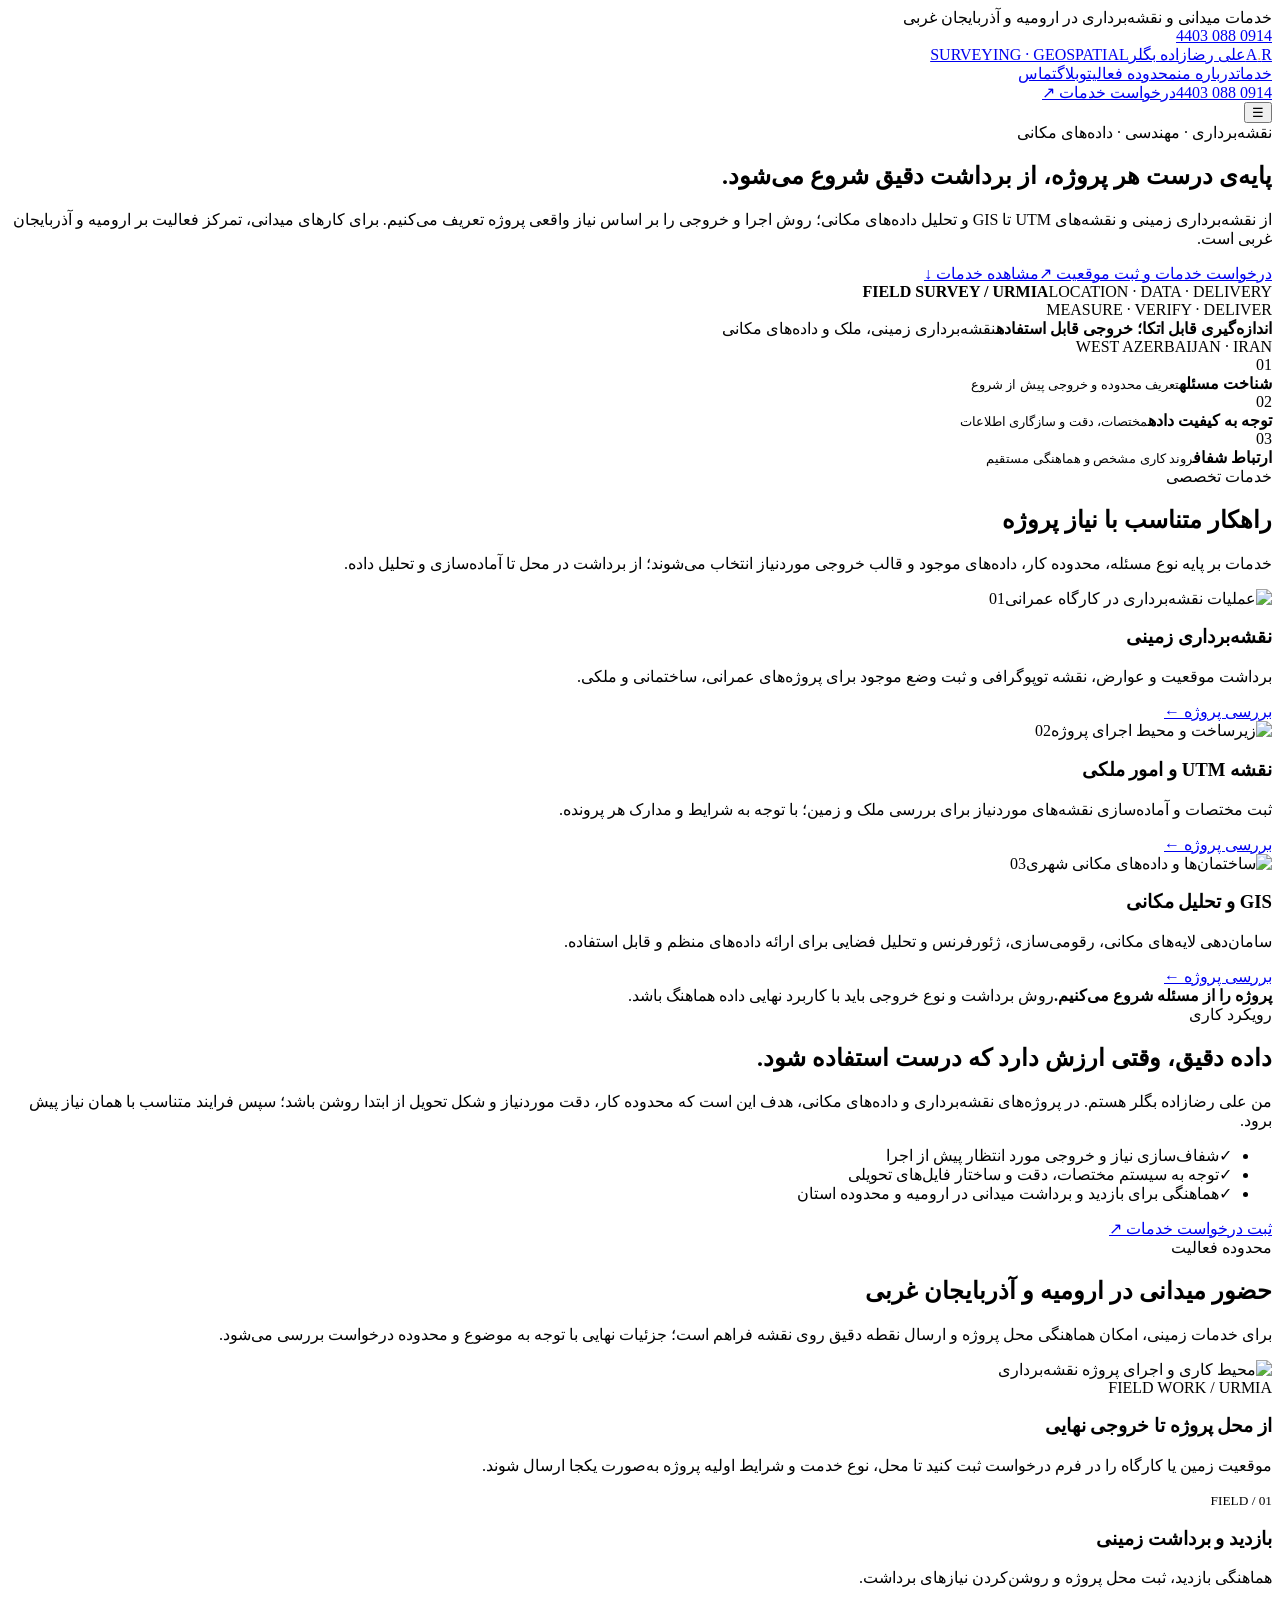
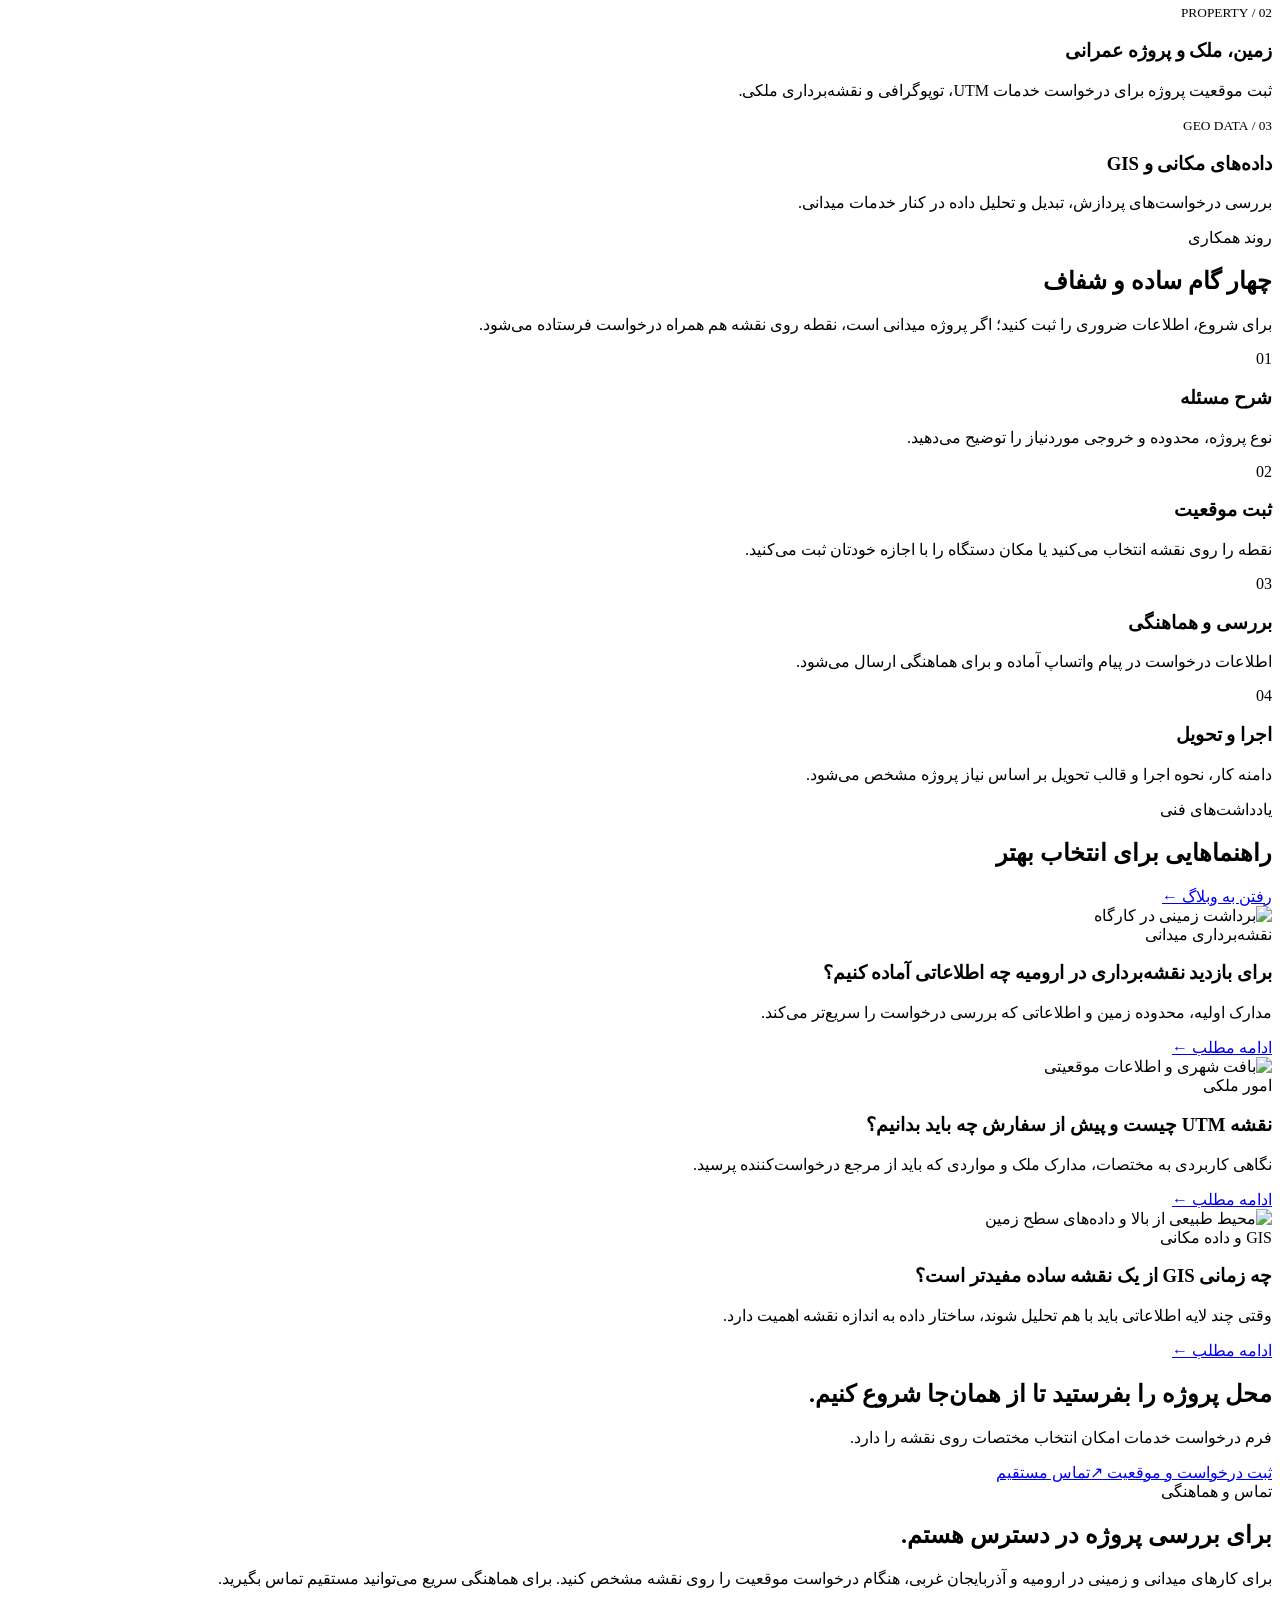
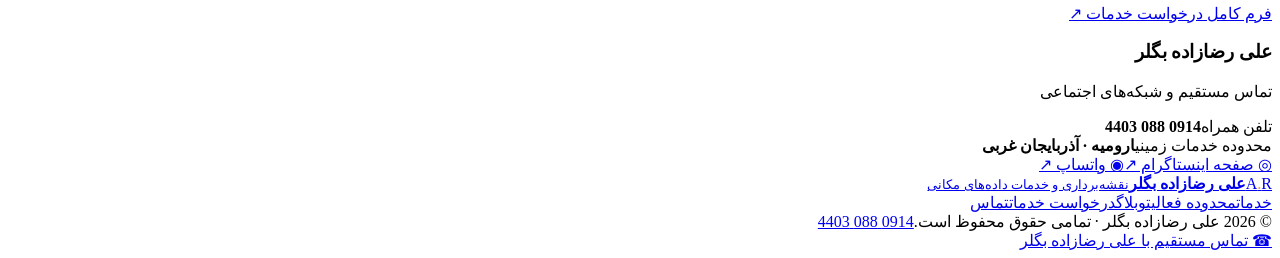
==== index.html @ 30f6e74f "Redesign homepage for Ali RezaZadeh Beglar surveying website" ====
<!doctype html>
<html lang="fa" dir="rtl">
<head>
<meta charset="utf-8"><meta name="viewport" content="width=device-width, initial-scale=1, viewport-fit=cover">
<meta name="theme-color" content="#142d3b"><meta name="description" content="علی رضازاده بگلر؛ خدمات نقشه‌برداری زمینی، UTM، GIS و داده‌های مکانی با تمرکز بر پروژه‌های میدانی در ارومیه و آذربایجان غربی.">
<link rel="canonical" href="https://alirezade.ir/"><link rel="preconnect" href="https://fonts.googleapis.com"><link rel="preconnect" href="https://fonts.gstatic.com" crossorigin>
<meta property="og:type" content="website"><meta property="og:title" content="علی رضازاده بگلر | نقشه‌برداری و خدمات مکانی"><meta property="og:description" content="نقشه‌برداری زمینی، UTM، GIS و داده‌های مکانی؛ پروژه‌های میدانی در ارومیه و آذربایجان غربی.">
<title>علی رضازاده بگلر | نقشه‌برداری و خدمات مکانی در ارومیه</title><link rel="stylesheet" href="assets/css/style.css">
<script type="application/ld+json">{"@context":"https://schema.org","@type":"ProfessionalService","name":"علی رضازاده بگلر","url":"https://alirezade.ir/","telephone":"+989140884403","areaServed":{"@type":"City","name":"ارومیه"},"address":{"@type":"PostalAddress","addressLocality":"ارومیه","addressRegion":"آذربایجان غربی","addressCountry":"IR"},"description":"خدمات نقشه‌برداری زمینی، نقشه UTM، GIS و داده‌های مکانی."}</script>
</head>
<body>
<div class="topbar"><div class="container topbar-inner"><div class="topbar-meta"><span class="status-dot"></span><span>خدمات میدانی و نقشه‌برداری در ارومیه و آذربایجان غربی</span></div><a class="topbar-phone" href="tel:09140884403">0914 088 4403</a></div></div>
<header class="site-header"><div class="container nav-row">
<a class="brand" href="index.html" aria-label="صفحه اصلی علی رضازاده بگلر"><span class="brand-symbol">A<span style="color:#e99a4b">.</span>R</span><span><span class="brand-name">علی رضازاده بگلر</span><span class="brand-desc">SURVEYING · GEOSPATIAL</span></span></a>
<nav class="nav-links" id="nav-links" aria-label="منوی اصلی"><a href="#services">خدمات</a><a href="#about">درباره من</a><a href="#areas">محدوده فعالیت</a><a href="blog.html">وبلاگ</a><a href="#contact">تماس</a></nav>
<div class="nav-actions"><a class="nav-phone" href="tel:09140884403">0914 088 4403</a><a class="button nav-cta" href="request.html">درخواست خدمات <span>↗</span></a></div><button class="nav-toggle" id="nav-toggle" aria-label="باز کردن منو" aria-expanded="false" type="button">☰</button>
</div></header>
<main>
<section class="hero"><div class="container hero-layout">
<div class="hero-copy"><span class="eyebrow">نقشه‌برداری · مهندسی · داده‌های مکانی</span><h1>پایه‌ی درست هر پروژه، از <span>برداشت دقیق</span> شروع می‌شود.</h1><p>از نقشه‌برداری زمینی و نقشه‌های UTM تا GIS و تحلیل داده‌های مکانی؛ روش اجرا و خروجی را بر اساس نیاز واقعی پروژه تعریف می‌کنیم. برای کارهای میدانی، تمرکز فعالیت بر ارومیه و آذربایجان غربی است.</p><div class="hero-actions"><a class="button button-orange" href="request.html">درخواست خدمات و ثبت موقعیت <span>↗</span></a><a class="button button-light" href="#services">مشاهده خدمات <span>↓</span></a></div></div>
<div class="hero-visual"><div class="hero-image" role="img" aria-label="نمای عملیات نقشه‌برداری و عمرانی"></div><div class="hero-grid-overlay"></div><div class="hero-coordinate"><strong>FIELD SURVEY / URMIA</strong>LOCATION · DATA · DELIVERY</div><div class="hero-side-note">MEASURE · VERIFY · DELIVER</div><div class="hero-caption"><div><strong>اندازه‌گیری قابل اتکا؛ خروجی قابل استفاده</strong><span>نقشه‌برداری زمینی، ملک و داده‌های مکانی</span></div><span class="field-tag">WEST AZERBAIJAN · IRAN</span></div></div>
</div></section>
<section class="trust-strip" aria-label="اصول همکاری"><div class="container trust-grid"><div class="trust-item"><span class="trust-number">01</span><div><strong>شناخت مسئله</strong><small>تعریف محدوده و خروجی پیش از شروع</small></div></div><div class="trust-item"><span class="trust-number">02</span><div><strong>توجه به کیفیت داده</strong><small>مختصات، دقت و سازگاری اطلاعات</small></div></div><div class="trust-item"><span class="trust-number">03</span><div><strong>ارتباط شفاف</strong><small>روند کاری مشخص و هماهنگی مستقیم</small></div></div></div></section>
<section class="section services-section" id="services"><div class="container"><div class="section-head"><div><span class="eyebrow">خدمات تخصصی</span><h2>راهکار متناسب با نیاز پروژه</h2></div><p>خدمات بر پایه نوع مسئله، محدوده کار، داده‌های موجود و قالب خروجی موردنیاز انتخاب می‌شوند؛ از برداشت در محل تا آماده‌سازی و تحلیل داده.</p></div>
<div class="service-grid">
<article class="service-card"><div class="service-photo"><img src="https://images.unsplash.com/photo-1504307651254-35680f356dfd?auto=format&fit=crop&w=900&q=82" loading="lazy" alt="عملیات نقشه‌برداری در کارگاه عمرانی"><span class="service-number">01</span></div><div class="service-content"><h3>نقشه‌برداری زمینی</h3><p>برداشت موقعیت و عوارض، نقشه توپوگرافی و ثبت وضع موجود برای پروژه‌های عمرانی، ساختمانی و ملکی.</p><a class="text-link" href="request.html">بررسی پروژه <span>←</span></a></div></article>
<article class="service-card"><div class="service-photo"><img src="https://images.unsplash.com/photo-1541888946425-d81bb19240f5?auto=format&fit=crop&w=900&q=82" loading="lazy" alt="زیرساخت و محیط اجرای پروژه"><span class="service-number">02</span></div><div class="service-content"><h3>نقشه UTM و امور ملکی</h3><p>ثبت مختصات و آماده‌سازی نقشه‌های موردنیاز برای بررسی ملک و زمین؛ با توجه به شرایط و مدارک هر پرونده.</p><a class="text-link" href="request.html">بررسی پروژه <span>←</span></a></div></article>
<article class="service-card"><div class="service-photo"><img src="https://images.unsplash.com/photo-1518005020951-eccb494ad742?auto=format&fit=crop&w=900&q=82" loading="lazy" alt="ساختمان‌ها و داده‌های مکانی شهری"><span class="service-number">03</span></div><div class="service-content"><h3>GIS و تحلیل مکانی</h3><p>سامان‌دهی لایه‌های مکانی، رقومی‌سازی، ژئورفرنس و تحلیل فضایی برای ارائه داده‌های منظم و قابل استفاده.</p><a class="text-link" href="request.html">بررسی پروژه <span>←</span></a></div></article>
</div></div></section>
<section class="section about-section" id="about"><div class="container about-layout"><div class="about-visual"><div class="about-image" role="img" aria-label="کارگاه و محیط پروژه مهندسی"></div><div class="about-note"><b>پروژه را از مسئله شروع می‌کنیم.</b><span>روش برداشت و نوع خروجی باید با کاربرد نهایی داده هماهنگ باشد.</span></div></div><div class="about-copy"><span class="eyebrow">رویکرد کاری</span><h2>داده دقیق، وقتی ارزش دارد که درست استفاده شود.</h2><p>من علی رضازاده بگلر هستم. در پروژه‌های نقشه‌برداری و داده‌های مکانی، هدف این است که محدوده کار، دقت موردنیاز و شکل تحویل از ابتدا روشن باشد؛ سپس فرایند متناسب با همان نیاز پیش برود.</p><ul class="tick-list"><li><span class="tick">✓</span><span>شفاف‌سازی نیاز و خروجی مورد انتظار پیش از اجرا</span></li><li><span class="tick">✓</span><span>توجه به سیستم مختصات، دقت و ساختار فایل‌های تحویلی</span></li><li><span class="tick">✓</span><span>هماهنگی برای بازدید و برداشت میدانی در ارومیه و محدوده استان</span></li></ul><a class="button" href="request.html">ثبت درخواست خدمات <span>↗</span></a></div></div></section>
<section class="section areas-section" id="areas"><div class="container"><div class="section-head"><div><span class="eyebrow">محدوده فعالیت</span><h2>حضور میدانی در ارومیه و آذربایجان غربی</h2></div><p>برای خدمات زمینی، امکان هماهنگی محل پروژه و ارسال نقطه دقیق روی نقشه فراهم است؛ جزئیات نهایی با توجه به موضوع و محدوده درخواست بررسی می‌شود.</p></div><div class="areas-grid"><div class="area-feature"><img src="https://images.unsplash.com/photo-1504307651254-35680f356dfd?auto=format&fit=crop&w=1200&q=82" loading="lazy" alt="محیط کاری و اجرای پروژه نقشه‌برداری"><div class="area-feature-content"><span class="eyebrow">FIELD WORK / URMIA</span><h3>از محل پروژه تا خروجی نهایی</h3><p>موقعیت زمین یا کارگاه را در فرم درخواست ثبت کنید تا محل، نوع خدمت و شرایط اولیه پروژه به‌صورت یکجا ارسال شوند.</p></div></div><div class="area-details"><div class="area-detail"><small>01 / FIELD</small><h3>بازدید و برداشت زمینی</h3><p>هماهنگی بازدید، ثبت محل پروژه و روشن‌کردن نیازهای برداشت.</p></div><div class="area-detail"><small>02 / PROPERTY</small><h3>زمین، ملک و پروژه عمرانی</h3><p>ثبت موقعیت پروژه برای درخواست خدمات UTM، توپوگرافی و نقشه‌برداری ملکی.</p></div><div class="area-detail"><small>03 / GEO DATA</small><h3>داده‌های مکانی و GIS</h3><p>بررسی درخواست‌های پردازش، تبدیل و تحلیل داده در کنار خدمات میدانی.</p></div></div></div></div></section>
<section class="section process-section" id="process"><div class="container"><div class="section-head"><div><span class="eyebrow">روند همکاری</span><h2>چهار گام ساده و شفاف</h2></div><p>برای شروع، اطلاعات ضروری را ثبت کنید؛ اگر پروژه میدانی است، نقطه روی نقشه هم همراه درخواست فرستاده می‌شود.</p></div><div class="process-grid"><div class="process-step"><span class="process-no">01</span><h3>شرح مسئله</h3><p>نوع پروژه، محدوده و خروجی موردنیاز را توضیح می‌دهید.</p></div><div class="process-step"><span class="process-no">02</span><h3>ثبت موقعیت</h3><p>نقطه را روی نقشه انتخاب می‌کنید یا مکان دستگاه را با اجازه خودتان ثبت می‌کنید.</p></div><div class="process-step"><span class="process-no">03</span><h3>بررسی و هماهنگی</h3><p>اطلاعات درخواست در پیام واتساپ آماده و برای هماهنگی ارسال می‌شود.</p></div><div class="process-step"><span class="process-no">04</span><h3>اجرا و تحویل</h3><p>دامنه کار، نحوه اجرا و قالب تحویل بر اساس نیاز پروژه مشخص می‌شود.</p></div></div></div></section>
<section class="section blog-section" id="blog"><div class="container"><div class="section-head"><div><span class="eyebrow">یادداشت‌های فنی</span><h2>راهنماهایی برای انتخاب بهتر</h2></div><a class="text-link" href="blog.html">رفتن به وبلاگ <span>←</span></a></div><div class="blog-grid">
<article class="blog-card"><div class="blog-card-image"><img src="https://images.unsplash.com/photo-1504307651254-35680f356dfd?auto=format&fit=crop&w=800&q=80" loading="lazy" alt="برداشت زمینی در کارگاه"></div><div class="blog-card-body"><span class="blog-category">نقشه‌برداری میدانی</span><h3>برای بازدید نقشه‌برداری در ارومیه چه اطلاعاتی آماده کنیم؟</h3><p>مدارک اولیه، محدوده زمین و اطلاعاتی که بررسی درخواست را سریع‌تر می‌کند.</p><a class="text-link" href="blog.html#urmia-fieldwork">ادامه مطلب <span>←</span></a></div></article>
<article class="blog-card"><div class="blog-card-image"><img src="https://images.unsplash.com/photo-1518005020951-eccb494ad742?auto=format&fit=crop&w=800&q=80" loading="lazy" alt="بافت شهری و اطلاعات موقعیتی"></div><div class="blog-card-body"><span class="blog-category">امور ملکی</span><h3>نقشه UTM چیست و پیش از سفارش چه باید بدانیم؟</h3><p>نگاهی کاربردی به مختصات، مدارک ملک و مواردی که باید از مرجع درخواست‌کننده پرسید.</p><a class="text-link" href="blog.html#utm-guide">ادامه مطلب <span>←</span></a></div></article>
<article class="blog-card"><div class="blog-card-image"><img src="https://images.unsplash.com/photo-1473448912268-2022ce9509d8?auto=format&fit=crop&w=800&q=80" loading="lazy" alt="محیط طبیعی از بالا و داده‌های سطح زمین"></div><div class="blog-card-body"><span class="blog-category">GIS و داده مکانی</span><h3>چه زمانی GIS از یک نقشه ساده مفیدتر است؟</h3><p>وقتی چند لایه اطلاعاتی باید با هم تحلیل شوند، ساختار داده به اندازه نقشه اهمیت دارد.</p><a class="text-link" href="blog.html#gis-guide">ادامه مطلب <span>←</span></a></div></article>
</div></div></section>
<section class="cta-section"><div class="container cta-panel"><div><h2>محل پروژه را بفرستید تا از همان‌جا شروع کنیم.</h2><p>فرم درخواست خدمات امکان انتخاب مختصات روی نقشه را دارد.</p></div><div class="cta-actions"><a class="button button-orange" href="request.html">ثبت درخواست و موقعیت <span>↗</span></a><a class="button button-outline" href="tel:09140884403">تماس مستقیم</a></div></div></section>
<section class="section contact-section" id="contact"><div class="container contact-layout"><div class="contact-copy"><span class="eyebrow">تماس و هماهنگی</span><h2>برای بررسی پروژه در دسترس هستم.</h2><p>برای کارهای میدانی و زمینی در ارومیه و آذربایجان غربی، هنگام درخواست موقعیت را روی نقشه مشخص کنید. برای هماهنگی سریع می‌توانید مستقیم تماس بگیرید.</p><a class="button" href="request.html">فرم کامل درخواست خدمات <span>↗</span></a></div><div class="contact-card"><h3>علی رضازاده بگلر</h3><p>تماس مستقیم و شبکه‌های اجتماعی</p><div class="contact-item"><span>تلفن همراه</span><strong>0914 088 4403</strong></div><div class="contact-item"><span>محدوده خدمات زمینی</span><b>ارومیه · آذربایجان غربی</b></div><div class="social-row"><a class="social-link" data-instagram-link href="https://www.instagram.com/USERNAME/" target="_blank" rel="noopener noreferrer"><span class="social-icon">◎</span> صفحه اینستاگرام ↗</a><a class="social-link" href="https://wa.me/989140884403" target="_blank" rel="noopener noreferrer"><span class="social-icon">◉</span> واتساپ ↗</a></div></div></div></section>
</main>
<footer class="site-footer"><div class="container"><div class="footer-main"><a class="footer-brand" href="index.html"><span class="brand-symbol">A<span style="color:#e99a4b">.</span>R</span><span><strong>علی رضازاده بگلر</strong><small>نقشه‌برداری و خدمات داده‌های مکانی</small></span></a><nav class="footer-links"><a href="#services">خدمات</a><a href="#areas">محدوده فعالیت</a><a href="blog.html">وبلاگ</a><a href="request.html">درخواست خدمات</a><a href="#contact">تماس</a></nav></div><div class="footer-bottom"><span>© <span id="current-year">2026</span> علی رضازاده بگلر · تمامی حقوق محفوظ است.</span><a href="tel:09140884403">0914 088 4403</a></div></div></footer>
<a class="mobile-call-bar" href="tel:09140884403" aria-label="تماس مستقیم با علی رضازاده بگلر"><span>☎</span> تماس مستقیم با علی رضازاده بگلر</a>
<script src="assets/js/main.js" defer></script>
</body></html>
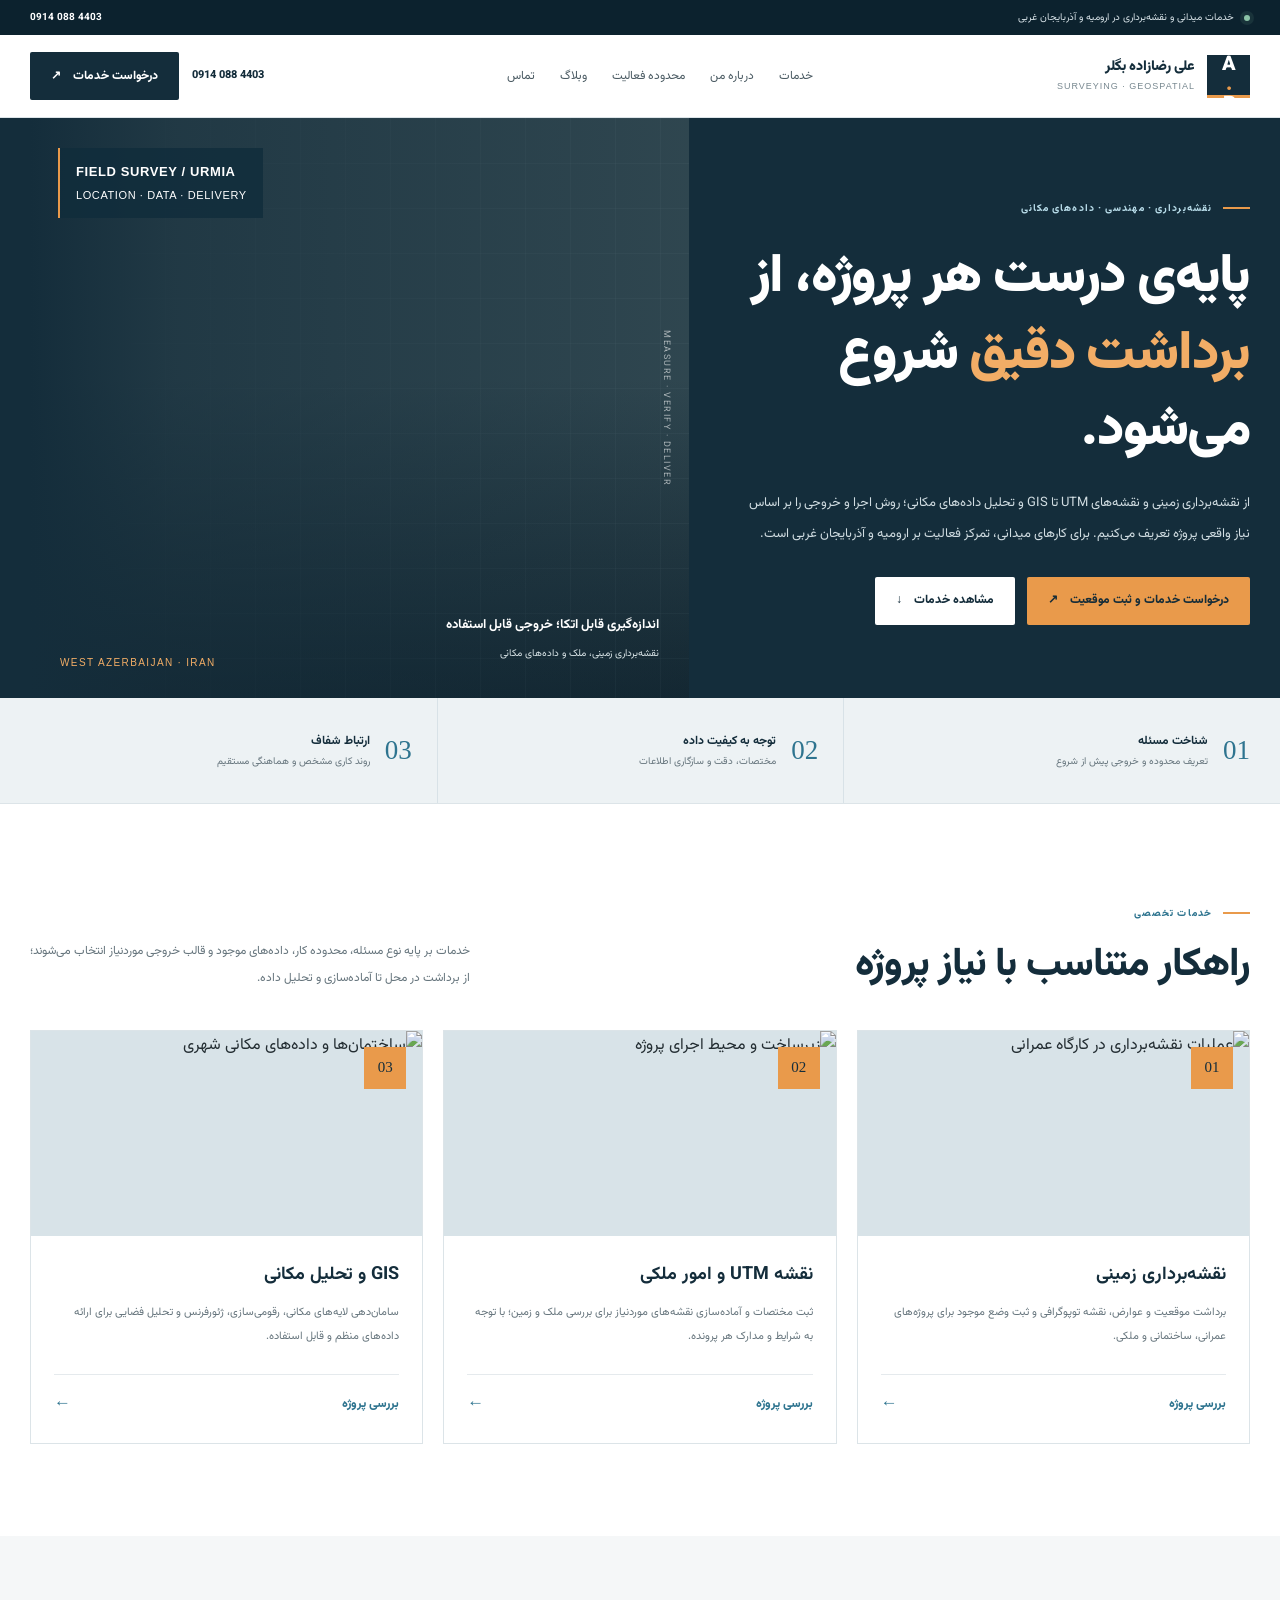
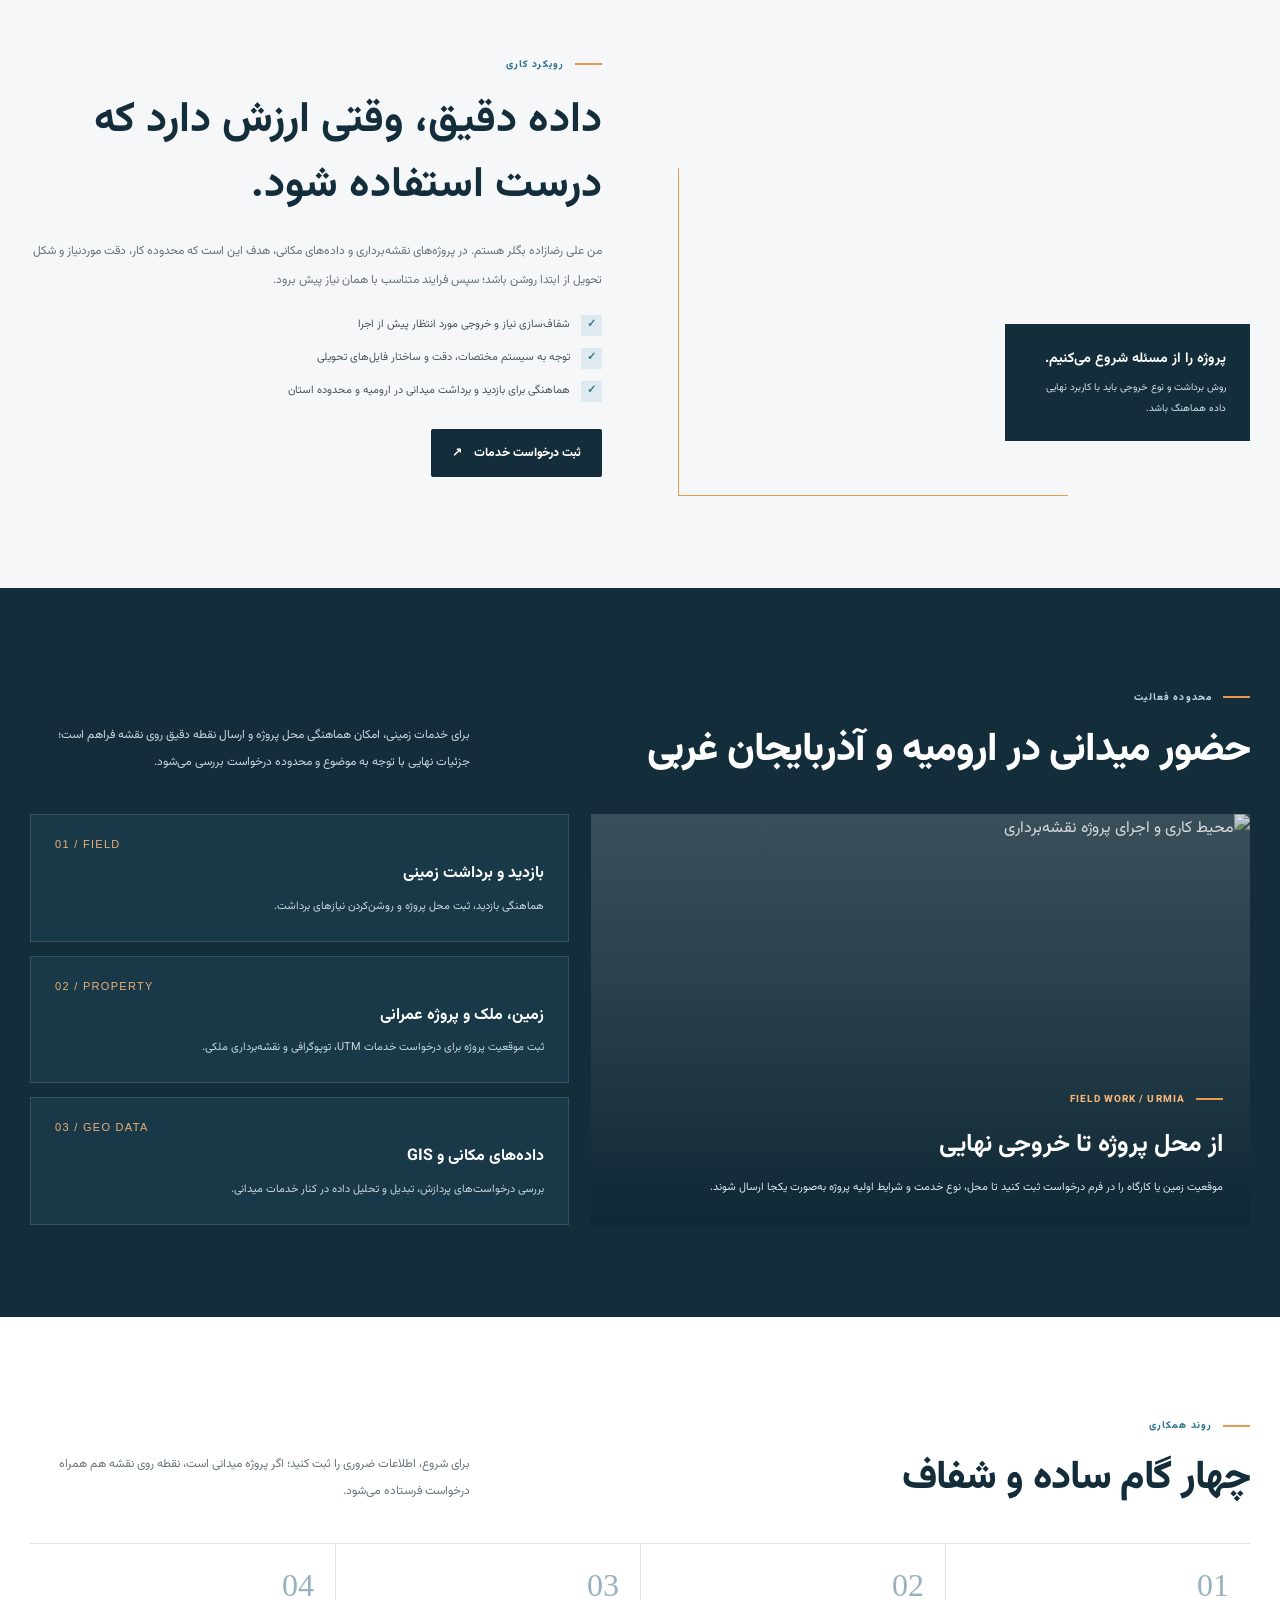
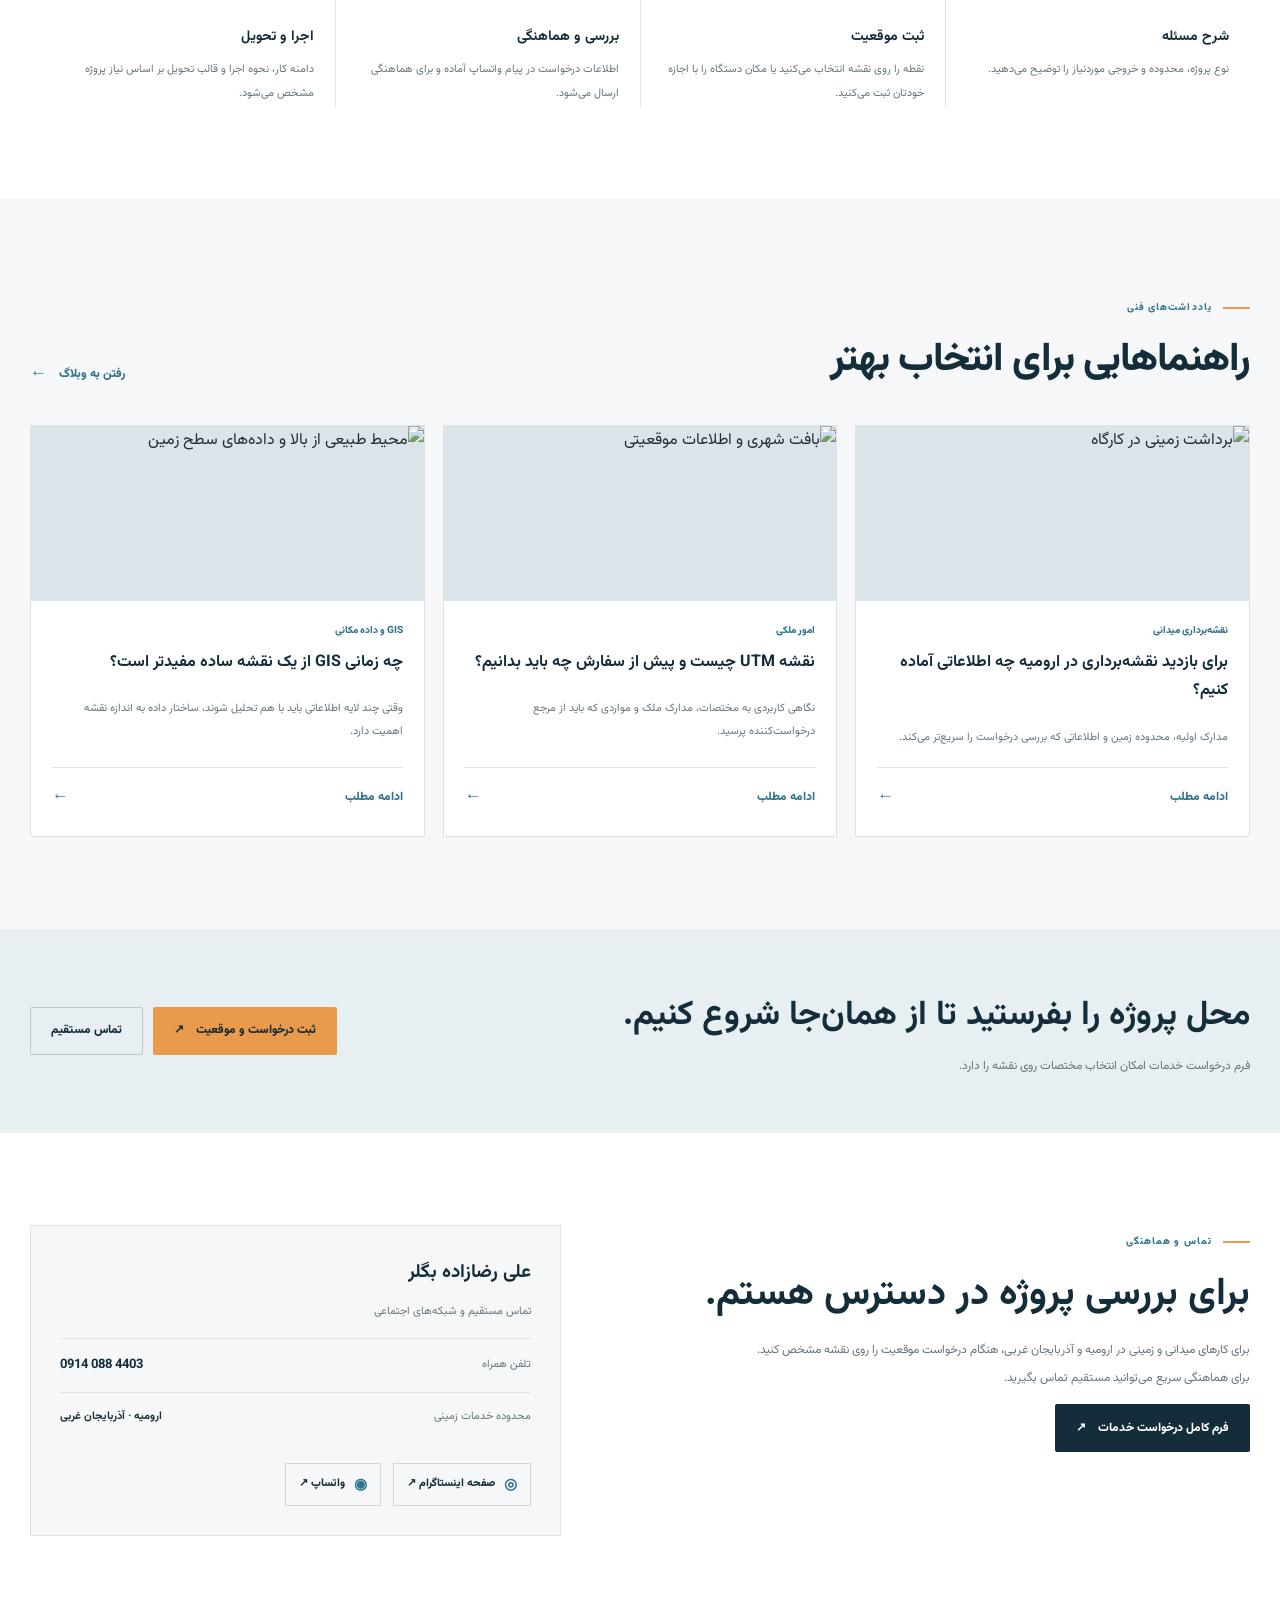
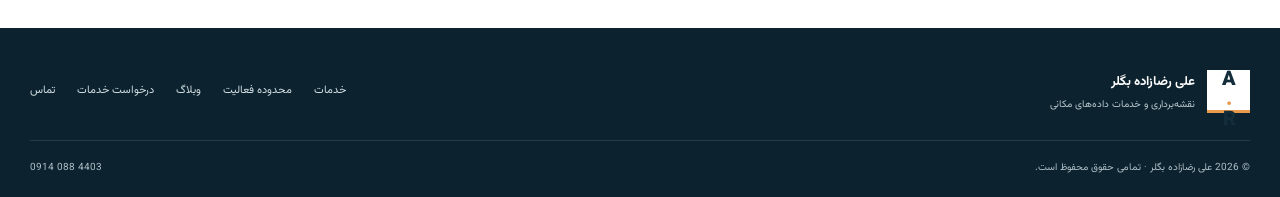
==== commit 4ee3467f: "Add custom site favicon" ====
--- a/index.html
+++ b/index.html
@@ -5,7 +5,7 @@
 <meta name="theme-color" content="#142d3b"><meta name="description" content="علی رضازاده بگلر؛ خدمات نقشه‌برداری زمینی، UTM، GIS و داده‌های مکانی با تمرکز بر پروژه‌های میدانی در ارومیه و آذربایجان غربی.">
 <link rel="canonical" href="https://alirezade.ir/"><link rel="preconnect" href="https://fonts.googleapis.com"><link rel="preconnect" href="https://fonts.gstatic.com" crossorigin>
 <meta property="og:type" content="website"><meta property="og:title" content="علی رضازاده بگلر | نقشه‌برداری و خدمات مکانی"><meta property="og:description" content="نقشه‌برداری زمینی، UTM، GIS و داده‌های مکانی؛ پروژه‌های میدانی در ارومیه و آذربایجان غربی.">
-<title>علی رضازاده بگلر | نقشه‌برداری و خدمات مکانی در ارومیه</title><link rel="stylesheet" href="assets/css/style.css">
+<title>علی رضازاده بگلر | نقشه‌برداری و خدمات مکانی در ارومیه</title><link rel="icon" href="favicon.svg" type="image/svg+xml"><link rel="stylesheet" href="assets/css/style.css">
 <script type="application/ld+json">{"@context":"https://schema.org","@type":"ProfessionalService","name":"علی رضازاده بگلر","url":"https://alirezade.ir/","telephone":"+989140884403","areaServed":{"@type":"City","name":"ارومیه"},"address":{"@type":"PostalAddress","addressLocality":"ارومیه","addressRegion":"آذربایجان غربی","addressCountry":"IR"},"description":"خدمات نقشه‌برداری زمینی، نقشه UTM، GIS و داده‌های مکانی."}</script>
 </head>
 <body>
--- a/assets/css/style.css
+++ b/assets/css/style.css
@@ -0,0 +1,23 @@
+@import url('https://fonts.googleapis.com/css2?family=Vazirmatn:wght@300;400;500;600;700;800;900&display=swap');
+:root{--navy:#142d3b;--navy-deep:#0c222e;--blue:#2e748f;--blue-soft:#e5eff3;--orange:#e99a4b;--paper:#f5f7f8;--white:#fff;--ink:#202e35;--muted:#66757d;--line:#dce4e8;--radius:5px;--container:1220px;--shadow:0 18px 55px rgba(14,39,52,.1);--font-fa:"Vazirmatn","IRANSansX","Yekan Bakh",Tahoma,sans-serif}
+*{box-sizing:border-box}html{scroll-behavior:smooth;scroll-padding-top:100px}body{margin:0;background:var(--white);color:var(--ink);font-family:var(--font-fa);line-height:1.9;text-rendering:optimizeLegibility;-webkit-font-smoothing:antialiased}body,button,input,textarea,select{font-family:var(--font-fa)}a{color:inherit;text-decoration:none}button{cursor:pointer}img{max-width:100%;display:block}::selection{background:#cce4ee;color:var(--navy)}.container{width:min(var(--container),calc(100% - 48px));margin-inline:auto}.ltr{direction:ltr;unicode-bidi:isolate}.eyebrow{display:inline-flex;align-items:center;gap:11px;color:var(--blue);font-size:10px;font-weight:800;letter-spacing:1.1px}.eyebrow:before{content:"";display:block;width:27px;height:2px;background:var(--orange)}.eyebrow-light{color:#c4e2ee}.section{padding:92px 0}.section-head{display:flex;align-items:end;justify-content:space-between;gap:35px;margin-bottom:34px}.section-head h2{font-size:clamp(27px,3.1vw,42px);font-weight:800;line-height:1.5;letter-spacing:-.9px;margin:10px 0 0;color:var(--navy)}.section-head>p{max-width:440px;margin:0 0 4px;color:var(--muted);font-size:12px;line-height:2.25}.text-link{display:inline-flex;align-items:center;gap:12px;color:var(--blue);font-size:12px;font-weight:800;white-space:nowrap}.text-link span{font-size:17px;transition:transform .2s}.text-link:hover span{transform:translateX(-4px)}
+.topbar{background:var(--navy-deep);color:#d8e3e8;font-size:10px}.topbar-inner{min-height:35px;display:flex;align-items:center;justify-content:space-between;gap:18px}.topbar-meta{display:flex;align-items:center;gap:10px}.status-dot{width:6px;height:6px;border-radius:50%;background:#8bc3a7;box-shadow:0 0 0 4px #8bc3a71a}.topbar-phone{direction:ltr;white-space:nowrap;color:#fff;font-weight:700}
+.site-header{position:sticky;top:0;z-index:100;background:rgba(255,255,255,.96);backdrop-filter:blur(16px);border-bottom:1px solid var(--line)}.nav-row{min-height:82px;display:flex;align-items:center;justify-content:space-between;gap:28px}.brand{display:flex;align-items:center;gap:12px;flex-shrink:0}.brand-symbol{display:grid;place-items:center;width:43px;height:43px;background:var(--navy);color:#fff;border-bottom:3px solid var(--orange);font-size:20px;font-weight:900;letter-spacing:-1px;line-height:1}.brand-name{display:block;color:var(--navy);font-size:14px;font-weight:900;line-height:1.5}.brand-desc{display:block;color:#788890;font-size:9px;letter-spacing:1px;direction:ltr;text-align:right;font-family:Arial,sans-serif}.nav-links{display:flex;align-items:center;gap:25px;font-size:12px;color:#4b5b63}.nav-links a{position:relative;padding:11px 0}.nav-links a:after{position:absolute;content:"";height:2px;right:0;left:0;bottom:3px;background:var(--orange);transform:scaleX(0);transform-origin:right;transition:transform .2s}.nav-links a:hover:after{transform:scaleX(1)}.nav-actions{display:flex;align-items:center;gap:13px}.nav-phone{direction:ltr;color:var(--navy);font-size:11px;font-weight:800;white-space:nowrap}.button{display:inline-flex;align-items:center;justify-content:center;gap:12px;min-height:48px;padding:0 20px;border:1px solid transparent;border-radius:2px;background:var(--navy);color:#fff;font-size:12px;font-weight:800;transition:background .2s,transform .2s,border-color .2s}.button:hover{transform:translateY(-2px);background:var(--blue)}.button-orange{background:var(--orange);color:#172d38}.button-orange:hover{background:#f2b06f;color:#172d38}.button-outline{background:transparent;color:var(--navy);border-color:#bacad1}.button-outline:hover{background:var(--navy);color:white;border-color:var(--navy)}.button-light{background:#fff;color:var(--navy)}.button-light:hover{background:#e4eff3;color:var(--navy)}.nav-toggle{display:none;width:42px;height:42px;border:1px solid var(--line);background:#fff;color:var(--navy);font-size:21px}
+.hero{position:relative;overflow:hidden;background:var(--navy);color:#fff}.hero-layout{display:grid;grid-template-columns:.92fr 1.08fr;min-height:580px}.hero-copy{position:relative;z-index:2;align-self:center;padding:72px 0 72px 45px}.hero .eyebrow{color:#b7dbe8}.hero h1{max-width:640px;margin:19px 0 18px;font-size:clamp(36px,4.2vw,59px);font-weight:900;letter-spacing:-1.2px;line-height:1.42}.hero h1 span{color:#f2ad66}.hero-copy>p{max-width:530px;color:#d1dde2;font-size:13px;line-height:2.4;margin:0 0 27px}.hero-actions{display:flex;gap:12px;flex-wrap:wrap}.hero-visual{position:relative;min-height:580px;overflow:hidden;background:#314851}.hero-visual:before{content:"";position:absolute;inset:0;background:linear-gradient(90deg,var(--navy) 0%,rgba(20,45,59,.56) 22%,rgba(20,45,59,.07) 100%),linear-gradient(0deg,rgba(8,26,37,.72),transparent 55%);z-index:1}.hero-image{position:absolute;inset:0;background-image:url("https://images.unsplash.com/photo-1504307651254-35680f356dfd?auto=format&fit=crop&w=1600&q=88");background-position:center;background-size:cover;filter:saturate(.72)}.hero-grid-overlay{position:absolute;inset:0;z-index:2;opacity:.17;background-image:linear-gradient(#d9edf733 1px,transparent 1px),linear-gradient(90deg,#d9edf733 1px,transparent 1px);background-size:45px 45px;mask-image:linear-gradient(90deg,transparent,#000)}.hero-coordinate{position:absolute;z-index:3;left:28px;top:30px;border-left:2px solid var(--orange);background:#102c3bcc;padding:12px 16px;direction:ltr;text-align:left;font:11px/1.9 Arial,sans-serif;letter-spacing:.6px}.hero-coordinate strong{display:block;color:#fff;font-size:13px}.hero-caption{position:absolute;z-index:3;bottom:30px;right:30px;left:30px;display:flex;align-items:end;justify-content:space-between;gap:20px}.hero-caption strong{font-size:13px;display:block}.hero-caption span{font-size:10px;color:#dae5e8}.hero-caption .field-tag{direction:ltr;letter-spacing:1.4px;font:10px Arial,sans-serif;color:#f2ad66;white-space:nowrap}.hero-side-note{position:absolute;right:15px;top:50%;z-index:3;writing-mode:vertical-rl;transform:translateY(-50%);font-size:9px;letter-spacing:1.5px;color:#fff9}
+.trust-strip{background:#edf2f4;border-bottom:1px solid var(--line)}.trust-grid{display:grid;grid-template-columns:repeat(3,1fr)}.trust-item{display:flex;align-items:center;gap:15px;min-height:105px;padding:18px 25px;border-left:1px solid #d8e2e7}.trust-item:first-child{padding-right:0}.trust-item:last-child{border-left:0}.trust-number{font:27px Georgia,serif;color:var(--blue)}.trust-item strong{display:block;color:var(--navy);font-size:12px}.trust-item small{display:block;color:var(--muted);font-size:10px}
+.services-section{background:#fff}.service-grid{display:grid;grid-template-columns:repeat(3,1fr);gap:20px}.service-card{border:1px solid var(--line);background:#fff;transition:transform .25s,border-color .25s,box-shadow .25s}.service-card:hover{transform:translateY(-5px);border-color:#a7c1cd;box-shadow:var(--shadow)}.service-photo{height:205px;position:relative;overflow:hidden;background:#d8e3e8}.service-photo img{width:100%;height:100%;object-fit:cover;filter:saturate(.72);transition:transform .55s}.service-card:hover .service-photo img{transform:scale(1.045)}.service-number{position:absolute;right:16px;top:16px;display:grid;place-items:center;width:42px;height:42px;background:var(--orange);color:var(--navy);font:15px Georgia,serif}.service-content{padding:22px 23px 23px}.service-content h3{margin:0 0 9px;color:var(--navy);font-size:18px}.service-content p{min-height:57px;margin:0 0 16px;color:var(--muted);font-size:11px;line-height:2.2}.service-content .text-link{border-top:1px solid #e5eaed;display:flex;padding-top:13px;justify-content:space-between}
+.about-section{background:var(--paper)}.about-layout{display:grid;grid-template-columns:1fr 1fr;gap:76px;align-items:center}.about-visual{position:relative;padding:0 28px 28px 0}.about-image{height:440px;background:url("https://images.unsplash.com/photo-1541888946425-d81bb19240f5?auto=format&fit=crop&w=1200&q=85") center/cover no-repeat;filter:saturate(.7)}.about-visual:before{content:"";position:absolute;z-index:0;left:0;bottom:0;width:68%;height:70%;border-left:1px solid var(--orange);border-bottom:1px solid var(--orange)}.about-note{position:absolute;right:0;bottom:55px;max-width:245px;background:var(--navy);color:#fff;padding:22px 24px;z-index:2}.about-note b{display:block;font-size:14px;margin-bottom:5px}.about-note span{display:block;color:#d3e0e5;font-size:10px;line-height:2.1}.about-copy h2{font-size:clamp(28px,3.3vw,43px);line-height:1.55;color:var(--navy);margin:11px 0 17px}.about-copy>p{color:var(--muted);font-size:12px;line-height:2.4}.tick-list{list-style:none;display:grid;gap:12px;padding:0;margin:21px 0 27px}.tick-list li{display:flex;align-items:flex-start;gap:11px;font-size:11px;color:#46565d}.tick{display:grid;place-items:center;flex:0 0 21px;height:21px;background:#deeaef;color:var(--blue);font-weight:900}
+.areas-section{background:var(--navy);color:#fff}.areas-section .section-head h2{color:#fff}.areas-section .section-head>p{color:#c6d6dd}.areas-section .eyebrow{color:#b8d9e6}.areas-grid{display:grid;grid-template-columns:1.1fr .9fr;gap:22px}.area-feature{min-height:340px;position:relative;overflow:hidden;background:#394f59}.area-feature img{position:absolute;inset:0;width:100%;height:100%;object-fit:cover;filter:saturate(.62);opacity:.82}.area-feature:after{content:"";position:absolute;inset:0;background:linear-gradient(0deg,#0b2532f0 0%,#0b253250 60%,transparent 100%)}.area-feature-content{position:absolute;z-index:2;right:27px;bottom:24px;left:27px}.area-feature-content .eyebrow{color:#f2b477}.area-feature-content h3{font-size:25px;margin:8px 0}.area-feature-content p{font-size:11px;line-height:2.25;color:#deeaee;margin:0;max-width:550px}.area-details{display:grid;gap:14px}.area-detail{padding:23px 24px;border:1px solid #365160;background:#193948}.area-detail small{font:11px Arial,sans-serif;letter-spacing:1.3px;color:#eab078;direction:ltr;display:block}.area-detail h3{font-size:16px;margin:9px 0 5px}.area-detail p{font-size:11px;line-height:2.1;color:#c9d7dd;margin:0}
+.process-section{background:#fff}.process-grid{display:grid;grid-template-columns:repeat(4,1fr);border-top:1px solid var(--line)}.process-step{padding:23px 21px 0 18px;border-left:1px solid var(--line)}.process-step:last-child{border-left:0}.process-no{font:32px Georgia,serif;color:#96b2bf;display:block;margin-bottom:20px}.process-step h3{font-size:14px;color:var(--navy);margin:0 0 8px}.process-step p{font-size:11px;line-height:2.2;color:var(--muted);margin:0}
+.blog-section{background:var(--paper)}.blog-grid{display:grid;grid-template-columns:repeat(3,1fr);gap:18px}.blog-card{background:#fff;border:1px solid var(--line);display:flex;flex-direction:column}.blog-card-image{height:175px;overflow:hidden;background:#dbe4e8}.blog-card-image img{width:100%;height:100%;object-fit:cover;filter:saturate(.7);transition:transform .4s}.blog-card:hover img{transform:scale(1.04)}.blog-card-body{padding:20px 21px 22px;display:flex;flex:1;flex-direction:column}.blog-category{font-size:10px;color:var(--blue);font-weight:800}.blog-card h3{font-size:16px;line-height:1.8;color:var(--navy);margin:9px 0}.blog-card p{font-size:11px;line-height:2.1;color:var(--muted);margin-bottom:18px}.blog-card .text-link{margin-top:auto;border-top:1px solid var(--line);padding-top:13px;justify-content:space-between}
+.cta-section{background:#e8eff2;padding:55px 0}.cta-panel{display:flex;align-items:center;justify-content:space-between;gap:28px}.cta-panel h2{color:var(--navy);font-size:clamp(22px,3vw,34px);margin:0 0 7px}.cta-panel p{font-size:12px;color:var(--muted);margin:0}.cta-actions{display:flex;gap:10px;flex-wrap:wrap}
+.contact-section{background:white}.contact-layout{display:grid;grid-template-columns:1fr .85fr;gap:65px;align-items:start}.contact-copy h2{font-size:clamp(28px,3vw,40px);line-height:1.5;color:var(--navy);margin:12px 0}.contact-copy p{font-size:12px;color:var(--muted);line-height:2.3;max-width:500px}.contact-card{border:1px solid var(--line);padding:29px;background:var(--paper)}.contact-card h3{color:var(--navy);margin:0 0 7px}.contact-card>p{font-size:11px;color:var(--muted);margin-bottom:16px}.contact-item{display:flex;justify-content:space-between;align-items:center;gap:14px;padding:14px 0;border-top:1px solid var(--line);font-size:11px}.contact-item span{color:var(--muted)}.contact-item strong{direction:ltr;color:var(--navy);font-size:13px}.social-row{display:flex;align-items:center;gap:12px;flex-wrap:wrap;margin-top:21px}.social-link{display:inline-flex;align-items:center;gap:9px;color:var(--navy);border:1px solid #cdd9df;padding:10px 13px;font-size:11px;font-weight:800;transition:background .2s}.social-link:hover{background:var(--blue-soft)}.social-icon{font:700 15px Arial,sans-serif;color:var(--blue)}
+.site-footer{background:#0c222e;color:#fff;padding:42px 0 20px}.footer-main{display:flex;align-items:center;justify-content:space-between;gap:28px;padding-bottom:26px;border-bottom:1px solid #ffffff1c}.footer-brand{display:flex;align-items:center;gap:12px}.footer-brand .brand-symbol{background:#fff;color:var(--navy);border-bottom-color:var(--orange)}.footer-brand strong{display:block;font-size:13px}.footer-brand small{display:block;color:#b8c8ce;font-size:10px}.footer-links{display:flex;gap:22px;flex-wrap:wrap;color:#d2dfe4;font-size:11px}.footer-bottom{display:flex;align-items:center;justify-content:space-between;gap:20px;padding-top:17px;color:#aebfc6;font-size:10px}.footer-bottom a{direction:ltr}
+.mobile-call-bar{display:none}
+.page-hero{background:var(--navy);color:#fff;padding:56px 0 61px}.page-hero h1{font-size:clamp(30px,4vw,48px);line-height:1.5;margin:14px 0 10px}.page-hero p{max-width:690px;font-size:12px;color:#d1dfe4;line-height:2.3;margin:0}.breadcrumbs{display:flex;gap:9px;align-items:center;font-size:10px;color:#b8cbd4;margin-top:21px}.breadcrumbs a{color:#fff}.breadcrumbs span{color:var(--orange)}
+.blog-list{display:grid;grid-template-columns:1fr;gap:0}.article{padding:39px 0;border-bottom:1px solid var(--line);display:grid;grid-template-columns:180px 1fr;gap:35px}.article:last-child{border-bottom:0}.article-meta{font-size:10px;color:var(--blue);font-weight:800}.article-meta span{display:block;color:var(--muted);font-weight:500;margin-top:9px}.article-body h2{font-size:23px;line-height:1.7;color:var(--navy);margin:0 0 12px}.article-body p,.article-body li{font-size:12px;line-height:2.5;color:#586972}.article-body ul{padding-right:21px}.article-body h3{font-size:16px;color:var(--navy);margin:22px 0 7px}.article-note{padding:16px 19px;border-right:3px solid var(--orange);background:#edf3f5;font-size:11px;color:#4f626b;line-height:2.3;margin-top:18px}
+.request-grid{display:grid;grid-template-columns:1fr 1fr;gap:22px;align-items:start}.form-panel,.map-panel{background:#fff;border:1px solid var(--line);padding:28px}.form-panel h2,.map-panel h2{font-size:21px;line-height:1.6;color:var(--navy);margin:0 0 7px}.panel-intro{font-size:11px;line-height:2.2;color:var(--muted);margin-bottom:23px}.form-grid{display:grid;grid-template-columns:1fr 1fr;gap:15px}.field{display:flex;flex-direction:column;gap:6px}.field.full{grid-column:1/-1}.field label{font-size:11px;font-weight:800;color:#334b57}.field input,.field select,.field textarea{width:100%;min-height:45px;border:1px solid #d4dfe4;background:#fbfcfc;padding:10px 12px;border-radius:2px;color:var(--ink);font-size:12px;outline:none;transition:border-color .2s,box-shadow .2s}.field textarea{min-height:108px;resize:vertical}.field input:focus,.field select:focus,.field textarea:focus{border-color:var(--blue);box-shadow:0 0 0 3px #2e748f13}.field small{font-size:10px;color:var(--muted);line-height:1.8}.map-panel{position:sticky;top:105px}.map-panel .map-tools{display:flex;gap:8px;flex-wrap:wrap;margin-bottom:13px}.small-button{border:1px solid #ccd9df;background:#f4f7f8;color:var(--navy);padding:8px 12px;font-size:10px;font-weight:800}.small-button:hover{background:#e5eff3}.map-view{height:350px;width:100%;background:#e8eef0;border:1px solid var(--line);z-index:1}.location-status{padding:12px;background:#f2f6f7;border:1px solid var(--line);margin-top:12px;font-size:10px;color:#50636c;line-height:2}.location-status strong{color:var(--navy);display:block}.coords{display:flex;gap:10px;flex-wrap:wrap;direction:ltr;justify-content:flex-start;font:11px Arial,sans-serif;margin-top:5px}.coords span{padding:4px 7px;background:#e1ecef}.form-consent{font-size:10px;color:var(--muted);line-height:2}.form-submit{width:100%;margin-top:3px}.form-feedback{font-size:11px;color:#8c4825;line-height:2;min-height:20px}.request-note{margin-top:20px;padding:15px;border-right:3px solid var(--orange);background:#fff5e9;color:#725139;font-size:10px;line-height:2.2}
+@media(max-width:1060px){.nav-links{gap:15px}.nav-phone{display:none}.hero-layout{grid-template-columns:.95fr 1.05fr}.hero-copy{padding-left:28px}.service-grid{grid-template-columns:repeat(2,1fr)}.about-layout{gap:42px}.contact-layout{gap:35px}.request-grid{grid-template-columns:1fr 1fr}.map-view{height:320px}}
+@media(max-width:800px){.container{width:min(var(--container),calc(100% - 34px))}.nav-row{min-height:73px}.nav-links,.nav-actions>.nav-cta{display:none}.nav-toggle{display:block}.nav-links.open{position:absolute;top:100%;right:0;left:0;display:flex;flex-direction:column;align-items:stretch;gap:3px;padding:17px 24px 23px;background:white;border-bottom:1px solid var(--line);box-shadow:0 14px 28px #142d3b12}.nav-links.open a{padding:10px 0}.hero-layout{grid-template-columns:1fr}.hero-copy{order:2;padding:34px 0 44px}.hero-visual{order:1;min-height:405px}.hero-visual:before{background:linear-gradient(0deg,var(--navy) 0%,rgba(20,45,59,.08) 75%)}.hero-image{background-position:center 45%}.hero h1{font-size:clamp(34px,7.2vw,50px)}.hero-copy>p{font-size:12px}.trust-grid{grid-template-columns:1fr}.trust-item,.trust-item:first-child{min-height:78px;padding:13px 0;border-left:0;border-bottom:1px solid #d8e2e7}.trust-item:last-child{border-bottom:0}.section{padding:70px 0}.section-head{display:block;margin-bottom:26px}.section-head>p{margin-top:15px}.service-grid{gap:14px}.service-photo{height:180px}.about-layout{grid-template-columns:1fr;gap:40px}.about-visual{max-width:580px}.about-image{height:380px}.areas-grid{grid-template-columns:1fr}.area-feature{min-height:310px}.area-details{grid-template-columns:1fr 1fr}.process-grid{grid-template-columns:1fr 1fr;row-gap:28px}.process-step:nth-child(2){border-left:0}.blog-grid{grid-template-columns:1fr 1fr}.blog-card-image{height:160px}.cta-panel{align-items:flex-start;flex-direction:column}.contact-layout{grid-template-columns:1fr;gap:34px}.footer-main{align-items:flex-start;flex-direction:column}.footer-links{gap:13px}.request-grid{grid-template-columns:1fr}.map-panel{position:static;grid-row:1}.map-view{height:350px}.article{grid-template-columns:130px 1fr;gap:25px}}
+@media(max-width:520px){.container{width:calc(100% - 28px)}.topbar-inner{font-size:9px;gap:8px}.topbar-meta{gap:7px}.nav-row{gap:10px}.brand-symbol{width:39px;height:39px}.brand-name{font-size:12px}.brand-desc{font-size:8px}.hero-visual{min-height:320px}.hero-coordinate{left:13px;top:13px;padding:8px 10px;font-size:9px}.hero-caption{right:16px;left:16px;bottom:18px;display:block}.hero-caption .field-tag{display:block;margin-top:6px}.hero-side-note{display:none}.hero h1{font-size:34px;letter-spacing:-.7px}.hero-actions .button{flex:1;padding-inline:12px;font-size:11px}.hero-copy{padding-bottom:32px}.hero-copy>p{font-size:11px}.service-grid{grid-template-columns:1fr}.service-photo{height:195px}.service-content p{min-height:0}.about-image{height:310px}.about-visual{padding-right:13px}.about-note{max-width:220px;right:-1px;bottom:37px;padding:16px}.about-copy h2{font-size:29px}.area-feature{min-height:330px}.area-feature-content{right:18px;left:18px;bottom:19px}.area-details{grid-template-columns:1fr}.process-grid{grid-template-columns:1fr;row-gap:0}.process-step,.process-step:nth-child(2){border-left:0;border-bottom:1px solid var(--line);padding:17px 0}.process-step:last-child{border-bottom:0}.process-no{font-size:24px;margin-bottom:5px}.process-step p{max-width:330px}.blog-grid{grid-template-columns:1fr}.blog-card-image{height:185px}.cta-actions{width:100%}.cta-actions .button{flex:1}.contact-card{padding:21px}.contact-item{align-items:flex-start;flex-direction:column;gap:4px}.footer-bottom{align-items:flex-start;flex-direction:column;gap:8px}.page-hero{padding:41px 0}.page-hero h1{font-size:31px}.request-grid{gap:13px}.form-panel,.map-panel{padding:19px}.form-grid{grid-template-columns:1fr}.field.full{grid-column:auto}.map-view{height:300px}.map-tools .small-button{flex:1}.article{grid-template-columns:1fr;gap:8px;padding:28px 0}.article-body h2{font-size:21px}.mobile-call-bar{display:flex;position:fixed;z-index:200;left:14px;right:14px;bottom:calc(12px + env(safe-area-inset-bottom));align-items:center;justify-content:center;gap:10px;min-height:53px;background:var(--orange);box-shadow:0 9px 30px #0c222e35;color:#122b38;font-size:13px;font-weight:900;border-radius:3px}.mobile-call-bar span{font-size:18px}.site-footer{padding-bottom:86px}}
+@media(prefers-reduced-motion:reduce){html{scroll-behavior:auto}*,*::before,*::after{animation:none!important;transition:none!important}}
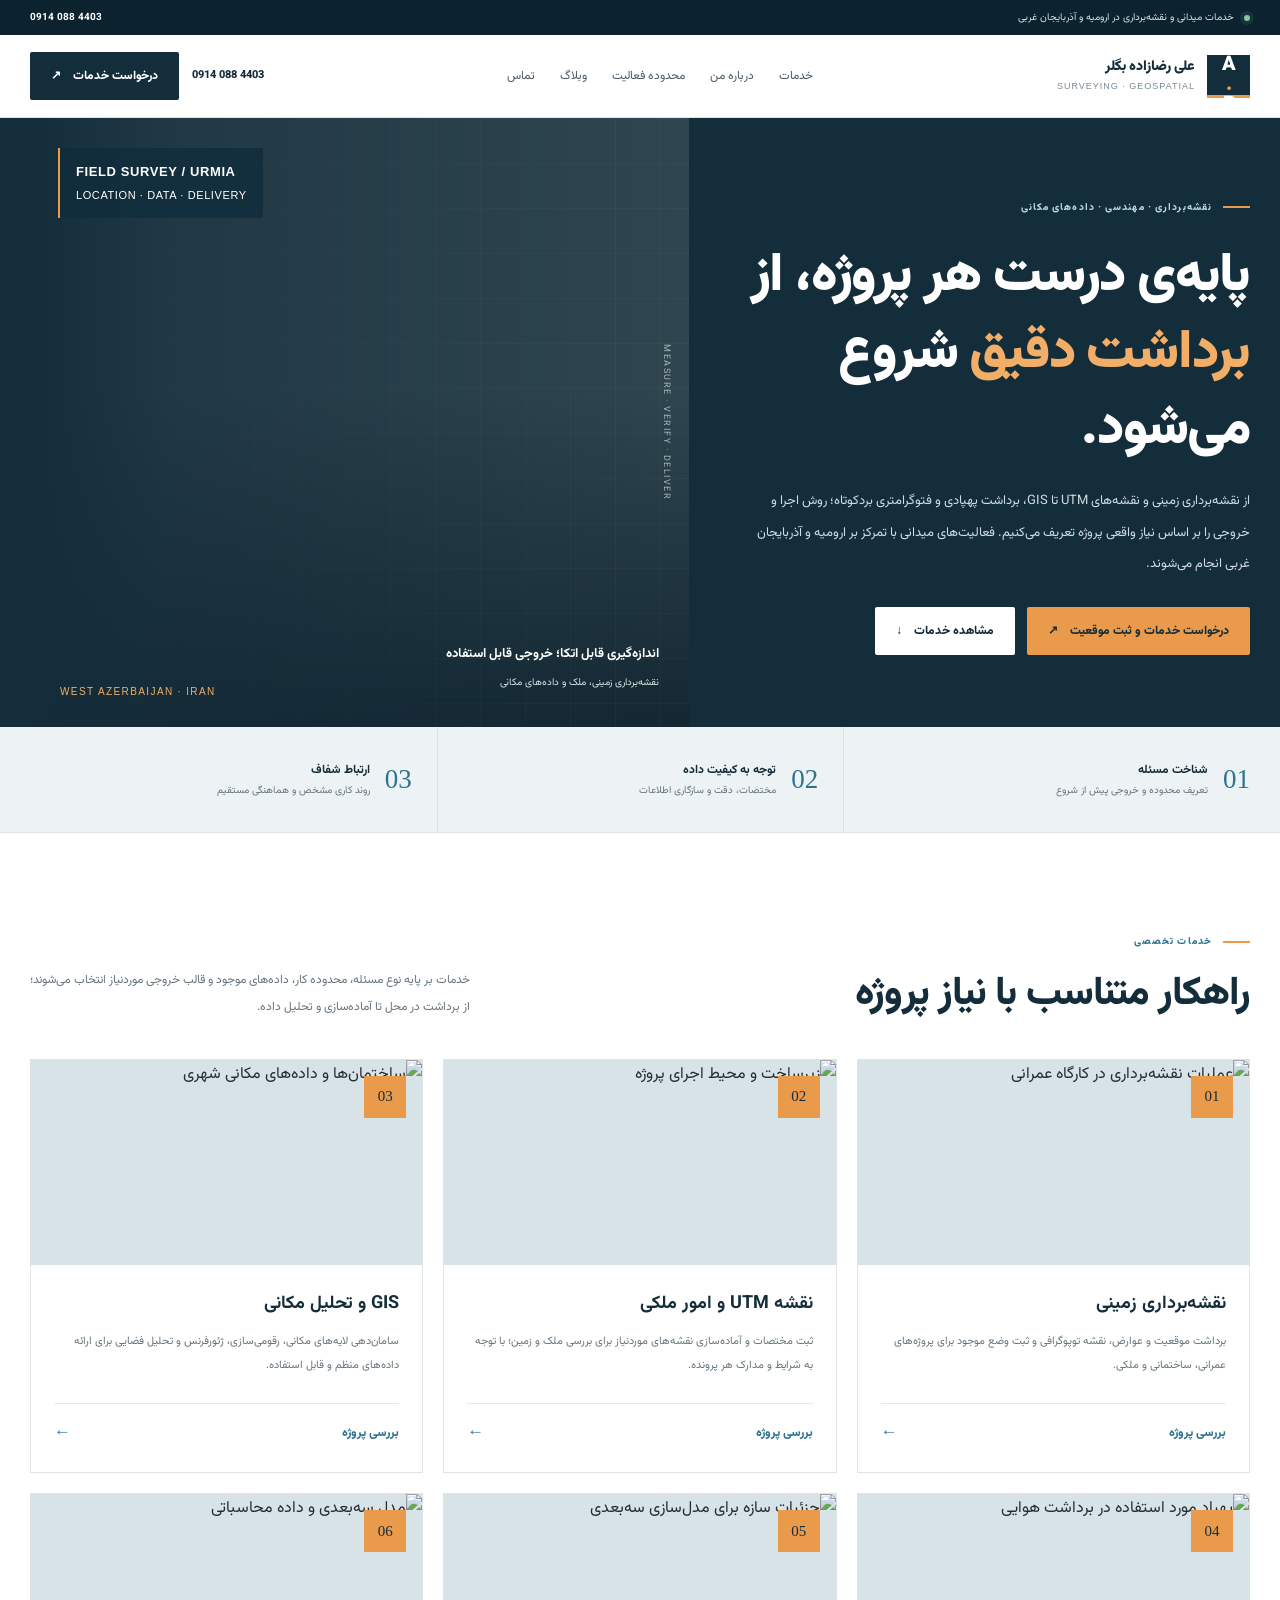
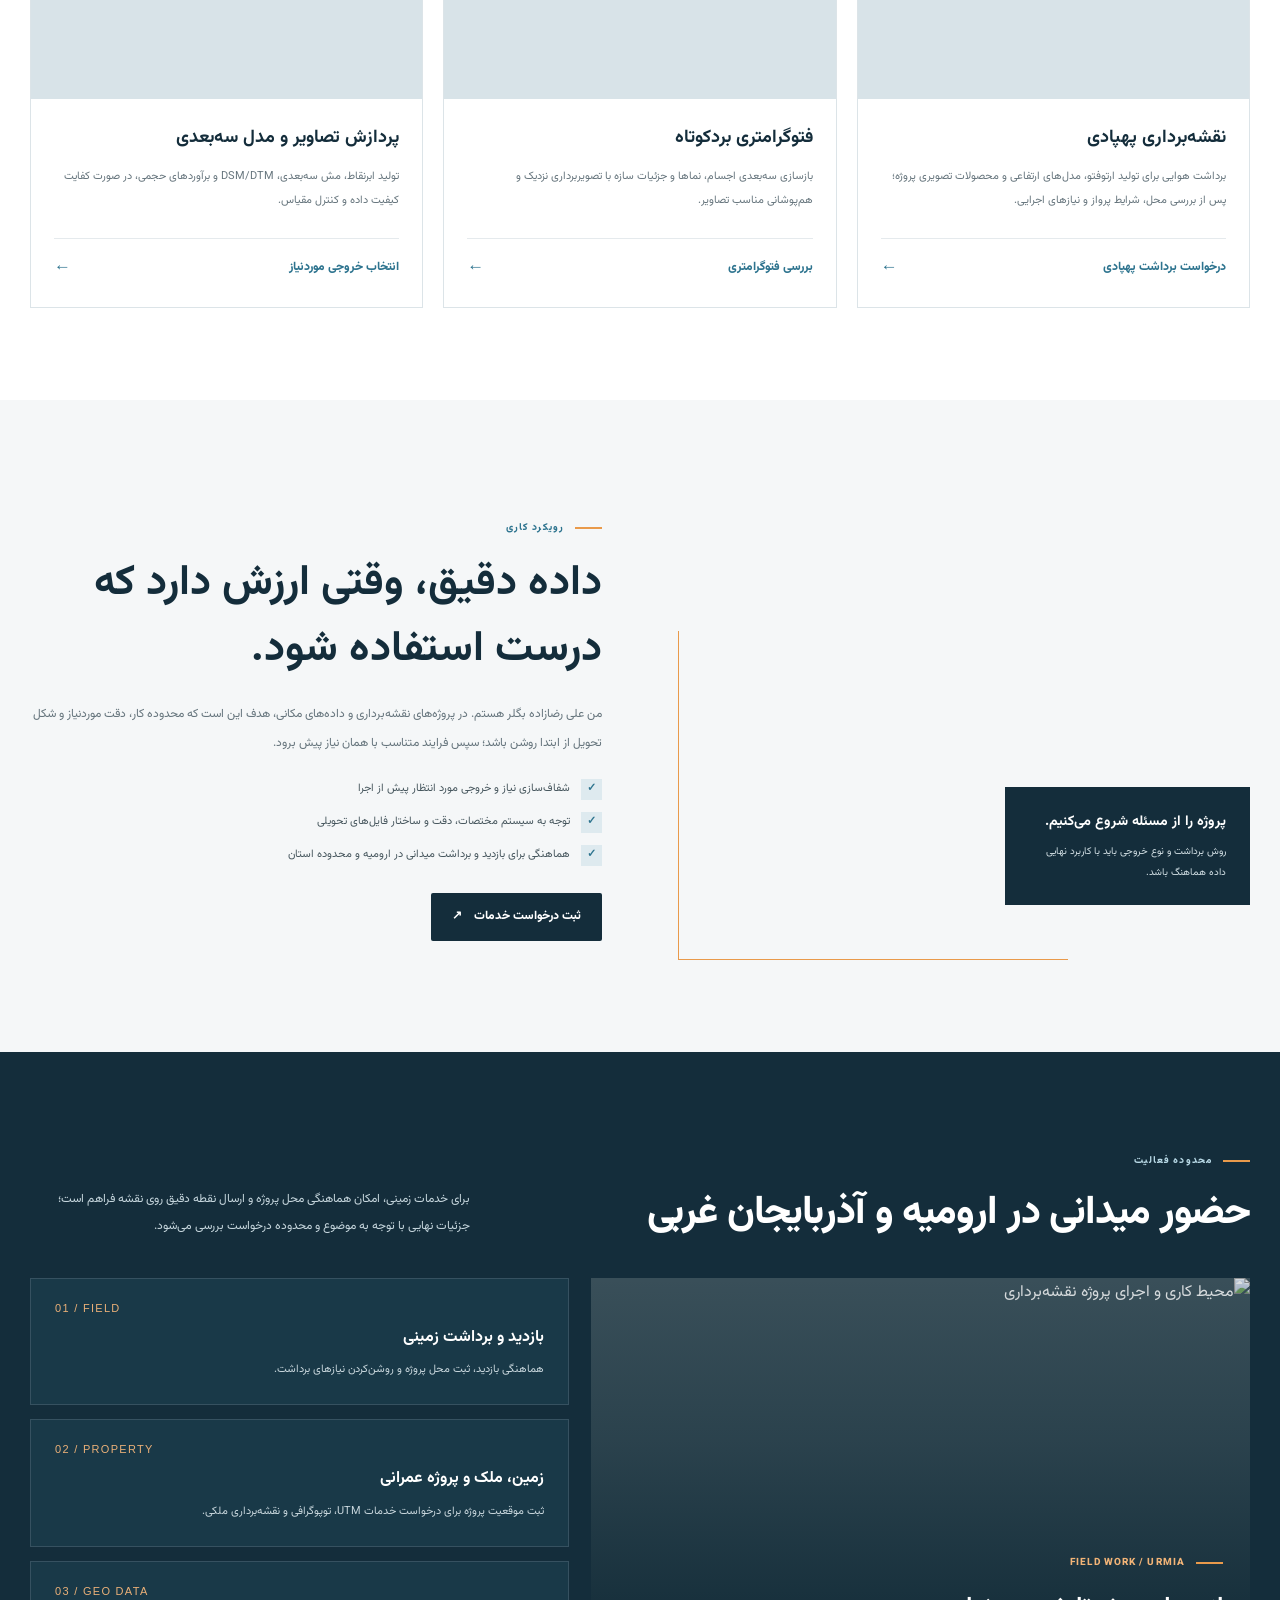
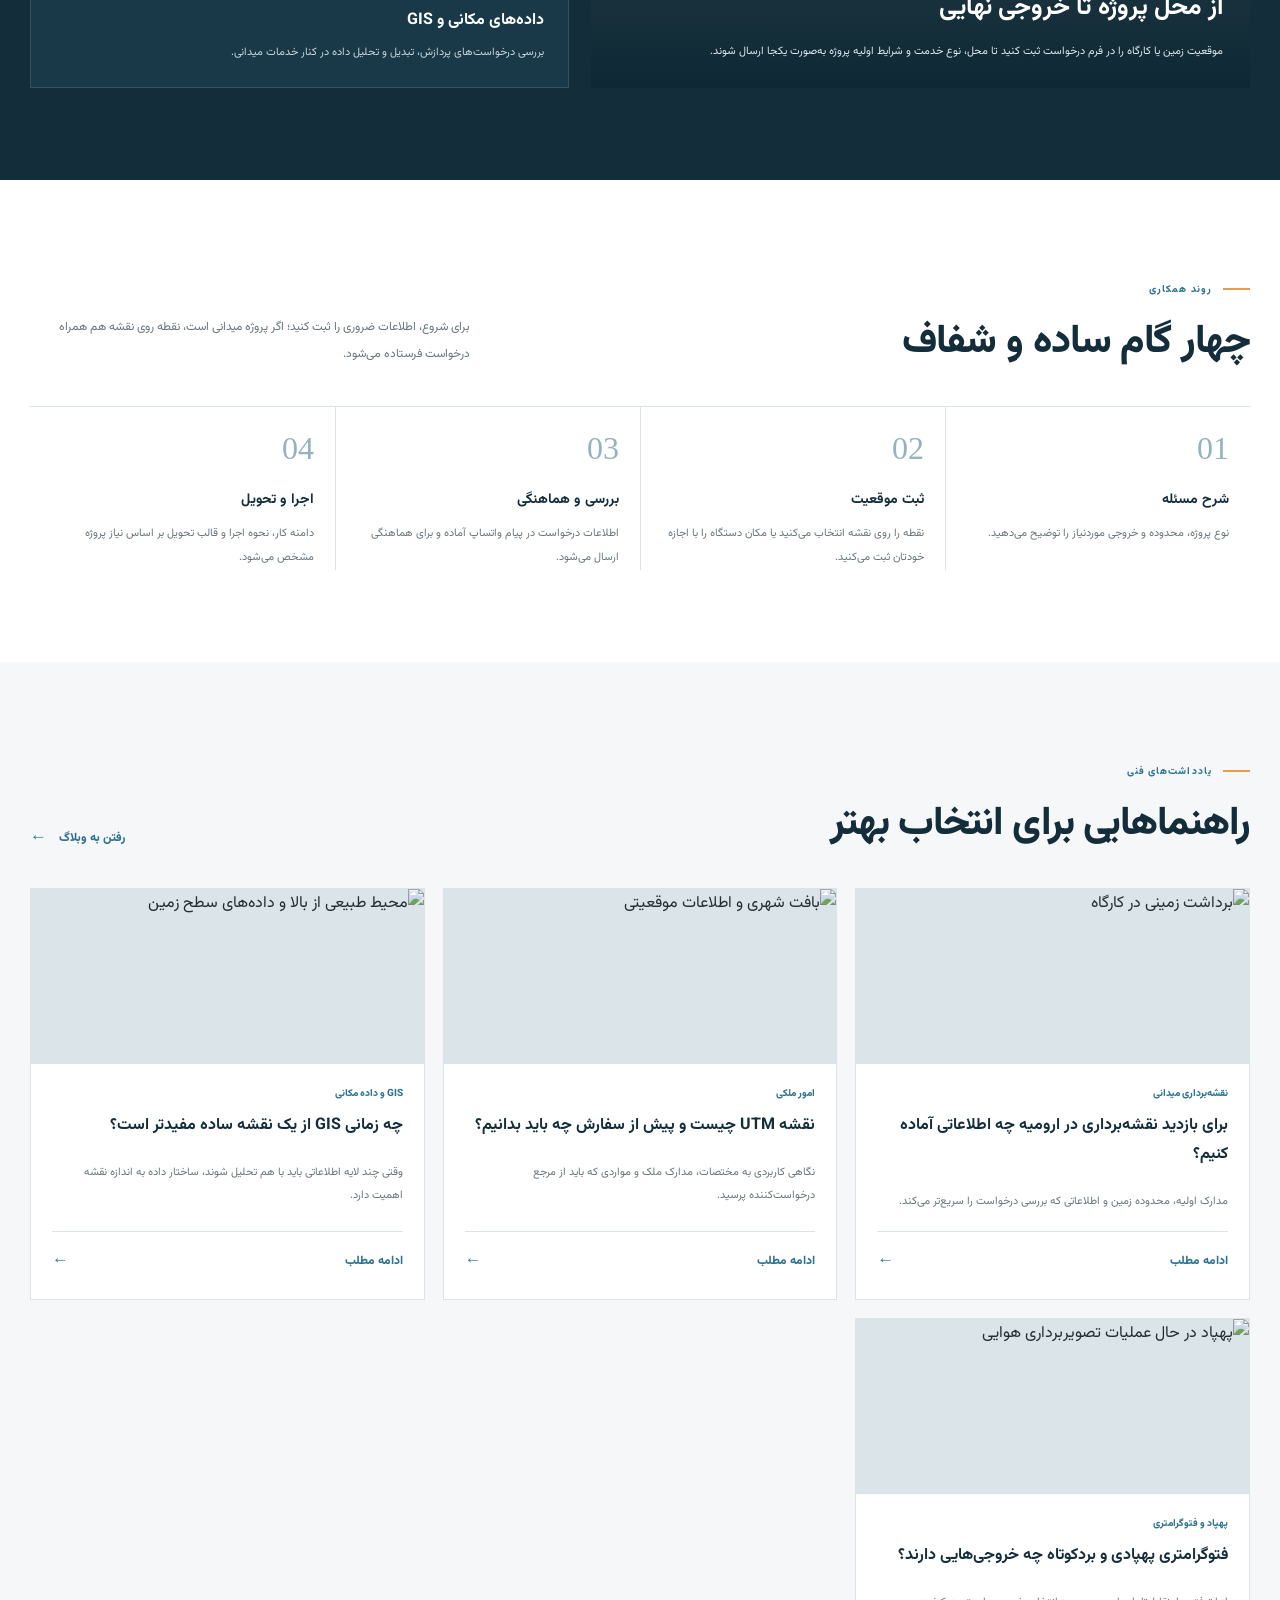
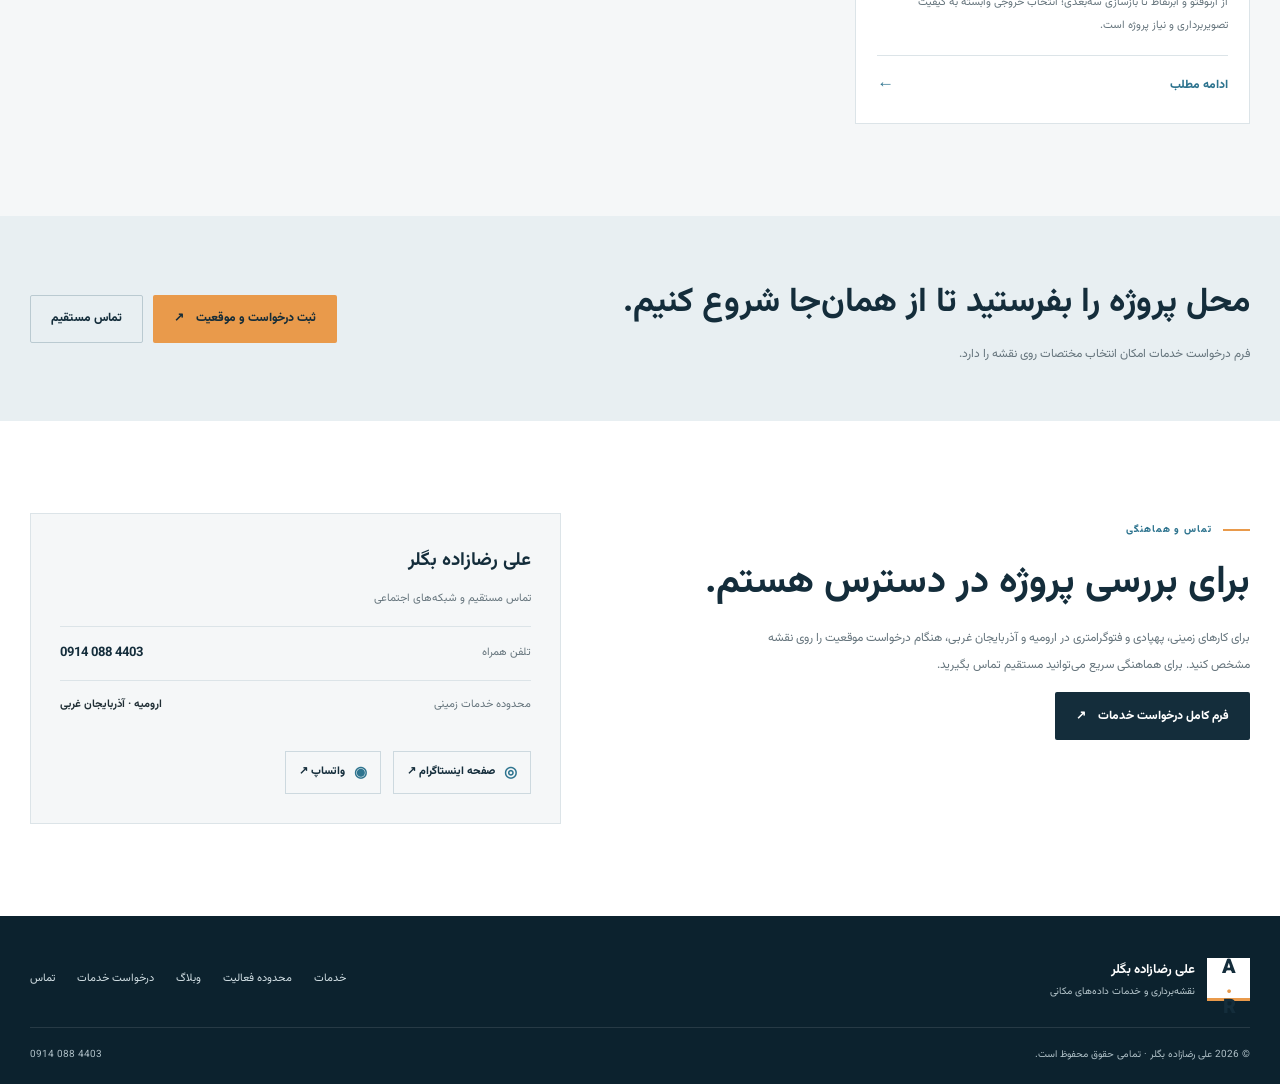
==== commit 3b8b2516: "Add drone survey and close-range photogrammetry services" ====
--- a/index.html
+++ b/index.html
@@ -2,11 +2,11 @@
 <html lang="fa" dir="rtl">
 <head>
 <meta charset="utf-8"><meta name="viewport" content="width=device-width, initial-scale=1, viewport-fit=cover">
-<meta name="theme-color" content="#142d3b"><meta name="description" content="علی رضازاده بگلر؛ خدمات نقشه‌برداری زمینی، UTM، GIS و داده‌های مکانی با تمرکز بر پروژه‌های میدانی در ارومیه و آذربایجان غربی.">
+<meta name="theme-color" content="#142d3b"><meta name="description" content="علی رضازاده بگلر؛ خدمات نقشه‌برداری زمینی، UTM، GIS، نقشه‌برداری پهپادی و فتوگرامتری بردکوتاه با تمرکز بر پروژه‌های میدانی در ارومیه و آذربایجان غربی.">
 <link rel="canonical" href="https://alirezade.ir/"><link rel="preconnect" href="https://fonts.googleapis.com"><link rel="preconnect" href="https://fonts.gstatic.com" crossorigin>
 <meta property="og:type" content="website"><meta property="og:title" content="علی رضازاده بگلر | نقشه‌برداری و خدمات مکانی"><meta property="og:description" content="نقشه‌برداری زمینی، UTM، GIS و داده‌های مکانی؛ پروژه‌های میدانی در ارومیه و آذربایجان غربی.">
 <title>علی رضازاده بگلر | نقشه‌برداری و خدمات مکانی در ارومیه</title><link rel="icon" href="favicon.svg" type="image/svg+xml"><link rel="stylesheet" href="assets/css/style.css">
-<script type="application/ld+json">{"@context":"https://schema.org","@type":"ProfessionalService","name":"علی رضازاده بگلر","url":"https://alirezade.ir/","telephone":"+989140884403","areaServed":{"@type":"City","name":"ارومیه"},"address":{"@type":"PostalAddress","addressLocality":"ارومیه","addressRegion":"آذربایجان غربی","addressCountry":"IR"},"description":"خدمات نقشه‌برداری زمینی، نقشه UTM، GIS و داده‌های مکانی."}</script>
+<script type="application/ld+json">{"@context":"https://schema.org","@type":"ProfessionalService","name":"علی رضازاده بگلر","url":"https://alirezade.ir/","telephone":"+989140884403","areaServed":{"@type":"City","name":"ارومیه"},"address":{"@type":"PostalAddress","addressLocality":"ارومیه","addressRegion":"آذربایجان غربی","addressCountry":"IR"},"description":"خدمات نقشه‌برداری زمینی، نقشه UTM، GIS، نقشه‌برداری پهپادی و فتوگرامتری بردکوتاه."}</script>
 </head>
 <body>
 <div class="topbar"><div class="container topbar-inner"><div class="topbar-meta"><span class="status-dot"></span><span>خدمات میدانی و نقشه‌برداری در ارومیه و آذربایجان غربی</span></div><a class="topbar-phone" href="tel:09140884403">0914 088 4403</a></div></div>
@@ -17,7 +17,7 @@
 </div></header>
 <main>
 <section class="hero"><div class="container hero-layout">
-<div class="hero-copy"><span class="eyebrow">نقشه‌برداری · مهندسی · داده‌های مکانی</span><h1>پایه‌ی درست هر پروژه، از <span>برداشت دقیق</span> شروع می‌شود.</h1><p>از نقشه‌برداری زمینی و نقشه‌های UTM تا GIS و تحلیل داده‌های مکانی؛ روش اجرا و خروجی را بر اساس نیاز واقعی پروژه تعریف می‌کنیم. برای کارهای میدانی، تمرکز فعالیت بر ارومیه و آذربایجان غربی است.</p><div class="hero-actions"><a class="button button-orange" href="request.html">درخواست خدمات و ثبت موقعیت <span>↗</span></a><a class="button button-light" href="#services">مشاهده خدمات <span>↓</span></a></div></div>
+<div class="hero-copy"><span class="eyebrow">نقشه‌برداری · مهندسی · داده‌های مکانی</span><h1>پایه‌ی درست هر پروژه، از <span>برداشت دقیق</span> شروع می‌شود.</h1><p>از نقشه‌برداری زمینی و نقشه‌های UTM تا GIS، برداشت پهپادی و فتوگرامتری بردکوتاه؛ روش اجرا و خروجی را بر اساس نیاز واقعی پروژه تعریف می‌کنیم. فعالیت‌های میدانی با تمرکز بر ارومیه و آذربایجان غربی انجام می‌شوند.</p><div class="hero-actions"><a class="button button-orange" href="request.html">درخواست خدمات و ثبت موقعیت <span>↗</span></a><a class="button button-light" href="#services">مشاهده خدمات <span>↓</span></a></div></div>
 <div class="hero-visual"><div class="hero-image" role="img" aria-label="نمای عملیات نقشه‌برداری و عمرانی"></div><div class="hero-grid-overlay"></div><div class="hero-coordinate"><strong>FIELD SURVEY / URMIA</strong>LOCATION · DATA · DELIVERY</div><div class="hero-side-note">MEASURE · VERIFY · DELIVER</div><div class="hero-caption"><div><strong>اندازه‌گیری قابل اتکا؛ خروجی قابل استفاده</strong><span>نقشه‌برداری زمینی، ملک و داده‌های مکانی</span></div><span class="field-tag">WEST AZERBAIJAN · IRAN</span></div></div>
 </div></section>
 <section class="trust-strip" aria-label="اصول همکاری"><div class="container trust-grid"><div class="trust-item"><span class="trust-number">01</span><div><strong>شناخت مسئله</strong><small>تعریف محدوده و خروجی پیش از شروع</small></div></div><div class="trust-item"><span class="trust-number">02</span><div><strong>توجه به کیفیت داده</strong><small>مختصات، دقت و سازگاری اطلاعات</small></div></div><div class="trust-item"><span class="trust-number">03</span><div><strong>ارتباط شفاف</strong><small>روند کاری مشخص و هماهنگی مستقیم</small></div></div></div></section>
@@ -26,6 +26,9 @@
 <article class="service-card"><div class="service-photo"><img src="https://images.unsplash.com/photo-1504307651254-35680f356dfd?auto=format&fit=crop&w=900&q=82" loading="lazy" alt="عملیات نقشه‌برداری در کارگاه عمرانی"><span class="service-number">01</span></div><div class="service-content"><h3>نقشه‌برداری زمینی</h3><p>برداشت موقعیت و عوارض، نقشه توپوگرافی و ثبت وضع موجود برای پروژه‌های عمرانی، ساختمانی و ملکی.</p><a class="text-link" href="request.html">بررسی پروژه <span>←</span></a></div></article>
 <article class="service-card"><div class="service-photo"><img src="https://images.unsplash.com/photo-1541888946425-d81bb19240f5?auto=format&fit=crop&w=900&q=82" loading="lazy" alt="زیرساخت و محیط اجرای پروژه"><span class="service-number">02</span></div><div class="service-content"><h3>نقشه UTM و امور ملکی</h3><p>ثبت مختصات و آماده‌سازی نقشه‌های موردنیاز برای بررسی ملک و زمین؛ با توجه به شرایط و مدارک هر پرونده.</p><a class="text-link" href="request.html">بررسی پروژه <span>←</span></a></div></article>
 <article class="service-card"><div class="service-photo"><img src="https://images.unsplash.com/photo-1518005020951-eccb494ad742?auto=format&fit=crop&w=900&q=82" loading="lazy" alt="ساختمان‌ها و داده‌های مکانی شهری"><span class="service-number">03</span></div><div class="service-content"><h3>GIS و تحلیل مکانی</h3><p>سامان‌دهی لایه‌های مکانی، رقومی‌سازی، ژئورفرنس و تحلیل فضایی برای ارائه داده‌های منظم و قابل استفاده.</p><a class="text-link" href="request.html">بررسی پروژه <span>←</span></a></div></article>
+<article class="service-card"><div class="service-photo"><img src="https://images.unsplash.com/photo-1506947411487-a56738267384?auto=format&fit=crop&w=900&q=82" loading="lazy" alt="پهپاد مورد استفاده در برداشت هوایی"><span class="service-number">04</span></div><div class="service-content"><h3>نقشه‌برداری پهپادی</h3><p>برداشت هوایی برای تولید ارتوفتو، مدل‌های ارتفاعی و محصولات تصویری پروژه؛ پس از بررسی محل، شرایط پرواز و نیازهای اجرایی.</p><a class="text-link" href="request.html">درخواست برداشت پهپادی <span>←</span></a></div></article>
+<article class="service-card"><div class="service-photo"><img src="https://images.unsplash.com/photo-1518005020951-eccb494ad742?auto=format&fit=crop&w=900&q=82" loading="lazy" alt="جزئیات سازه برای مدل‌سازی سه‌بعدی"><span class="service-number">05</span></div><div class="service-content"><h3>فتوگرامتری بردکوتاه</h3><p>بازسازی سه‌بعدی اجسام، نماها و جزئیات سازه با تصویربرداری نزدیک و هم‌پوشانی مناسب تصاویر.</p><a class="text-link" href="request.html">بررسی فتوگرامتری <span>←</span></a></div></article>
+<article class="service-card"><div class="service-photo"><img src="https://images.unsplash.com/photo-1635070041078-e363dbe005cb?auto=format&fit=crop&w=900&q=82" loading="lazy" alt="مدل سه‌بعدی و داده محاسباتی"><span class="service-number">06</span></div><div class="service-content"><h3>پردازش تصاویر و مدل سه‌بعدی</h3><p>تولید ابرنقاط، مش سه‌بعدی، DSM/DTM و برآوردهای حجمی، در صورت کفایت کیفیت داده و کنترل مقیاس.</p><a class="text-link" href="request.html">انتخاب خروجی موردنیاز <span>←</span></a></div></article>
 </div></div></section>
 <section class="section about-section" id="about"><div class="container about-layout"><div class="about-visual"><div class="about-image" role="img" aria-label="کارگاه و محیط پروژه مهندسی"></div><div class="about-note"><b>پروژه را از مسئله شروع می‌کنیم.</b><span>روش برداشت و نوع خروجی باید با کاربرد نهایی داده هماهنگ باشد.</span></div></div><div class="about-copy"><span class="eyebrow">رویکرد کاری</span><h2>داده دقیق، وقتی ارزش دارد که درست استفاده شود.</h2><p>من علی رضازاده بگلر هستم. در پروژه‌های نقشه‌برداری و داده‌های مکانی، هدف این است که محدوده کار، دقت موردنیاز و شکل تحویل از ابتدا روشن باشد؛ سپس فرایند متناسب با همان نیاز پیش برود.</p><ul class="tick-list"><li><span class="tick">✓</span><span>شفاف‌سازی نیاز و خروجی مورد انتظار پیش از اجرا</span></li><li><span class="tick">✓</span><span>توجه به سیستم مختصات، دقت و ساختار فایل‌های تحویلی</span></li><li><span class="tick">✓</span><span>هماهنگی برای بازدید و برداشت میدانی در ارومیه و محدوده استان</span></li></ul><a class="button" href="request.html">ثبت درخواست خدمات <span>↗</span></a></div></div></section>
 <section class="section areas-section" id="areas"><div class="container"><div class="section-head"><div><span class="eyebrow">محدوده فعالیت</span><h2>حضور میدانی در ارومیه و آذربایجان غربی</h2></div><p>برای خدمات زمینی، امکان هماهنگی محل پروژه و ارسال نقطه دقیق روی نقشه فراهم است؛ جزئیات نهایی با توجه به موضوع و محدوده درخواست بررسی می‌شود.</p></div><div class="areas-grid"><div class="area-feature"><img src="https://images.unsplash.com/photo-1504307651254-35680f356dfd?auto=format&fit=crop&w=1200&q=82" loading="lazy" alt="محیط کاری و اجرای پروژه نقشه‌برداری"><div class="area-feature-content"><span class="eyebrow">FIELD WORK / URMIA</span><h3>از محل پروژه تا خروجی نهایی</h3><p>موقعیت زمین یا کارگاه را در فرم درخواست ثبت کنید تا محل، نوع خدمت و شرایط اولیه پروژه به‌صورت یکجا ارسال شوند.</p></div></div><div class="area-details"><div class="area-detail"><small>01 / FIELD</small><h3>بازدید و برداشت زمینی</h3><p>هماهنگی بازدید، ثبت محل پروژه و روشن‌کردن نیازهای برداشت.</p></div><div class="area-detail"><small>02 / PROPERTY</small><h3>زمین، ملک و پروژه عمرانی</h3><p>ثبت موقعیت پروژه برای درخواست خدمات UTM، توپوگرافی و نقشه‌برداری ملکی.</p></div><div class="area-detail"><small>03 / GEO DATA</small><h3>داده‌های مکانی و GIS</h3><p>بررسی درخواست‌های پردازش، تبدیل و تحلیل داده در کنار خدمات میدانی.</p></div></div></div></div></section>
@@ -34,9 +37,10 @@
 <article class="blog-card"><div class="blog-card-image"><img src="https://images.unsplash.com/photo-1504307651254-35680f356dfd?auto=format&fit=crop&w=800&q=80" loading="lazy" alt="برداشت زمینی در کارگاه"></div><div class="blog-card-body"><span class="blog-category">نقشه‌برداری میدانی</span><h3>برای بازدید نقشه‌برداری در ارومیه چه اطلاعاتی آماده کنیم؟</h3><p>مدارک اولیه، محدوده زمین و اطلاعاتی که بررسی درخواست را سریع‌تر می‌کند.</p><a class="text-link" href="blog.html#urmia-fieldwork">ادامه مطلب <span>←</span></a></div></article>
 <article class="blog-card"><div class="blog-card-image"><img src="https://images.unsplash.com/photo-1518005020951-eccb494ad742?auto=format&fit=crop&w=800&q=80" loading="lazy" alt="بافت شهری و اطلاعات موقعیتی"></div><div class="blog-card-body"><span class="blog-category">امور ملکی</span><h3>نقشه UTM چیست و پیش از سفارش چه باید بدانیم؟</h3><p>نگاهی کاربردی به مختصات، مدارک ملک و مواردی که باید از مرجع درخواست‌کننده پرسید.</p><a class="text-link" href="blog.html#utm-guide">ادامه مطلب <span>←</span></a></div></article>
 <article class="blog-card"><div class="blog-card-image"><img src="https://images.unsplash.com/photo-1473448912268-2022ce9509d8?auto=format&fit=crop&w=800&q=80" loading="lazy" alt="محیط طبیعی از بالا و داده‌های سطح زمین"></div><div class="blog-card-body"><span class="blog-category">GIS و داده مکانی</span><h3>چه زمانی GIS از یک نقشه ساده مفیدتر است؟</h3><p>وقتی چند لایه اطلاعاتی باید با هم تحلیل شوند، ساختار داده به اندازه نقشه اهمیت دارد.</p><a class="text-link" href="blog.html#gis-guide">ادامه مطلب <span>←</span></a></div></article>
+<article class="blog-card"><div class="blog-card-image"><img src="https://images.unsplash.com/photo-1506947411487-a56738267384?auto=format&fit=crop&w=800&q=80" loading="lazy" alt="پهپاد در حال عملیات تصویربرداری هوایی"></div><div class="blog-card-body"><span class="blog-category">پهپاد و فتوگرامتری</span><h3>فتوگرامتری پهپادی و بردکوتاه چه خروجی‌هایی دارند؟</h3><p>از ارتوفتو و ابرنقاط تا بازسازی سه‌بعدی؛ انتخاب خروجی وابسته به کیفیت تصویربرداری و نیاز پروژه است.</p><a class="text-link" href="blog.html#drone-photogrammetry">ادامه مطلب <span>←</span></a></div></article>
 </div></div></section>
 <section class="cta-section"><div class="container cta-panel"><div><h2>محل پروژه را بفرستید تا از همان‌جا شروع کنیم.</h2><p>فرم درخواست خدمات امکان انتخاب مختصات روی نقشه را دارد.</p></div><div class="cta-actions"><a class="button button-orange" href="request.html">ثبت درخواست و موقعیت <span>↗</span></a><a class="button button-outline" href="tel:09140884403">تماس مستقیم</a></div></div></section>
-<section class="section contact-section" id="contact"><div class="container contact-layout"><div class="contact-copy"><span class="eyebrow">تماس و هماهنگی</span><h2>برای بررسی پروژه در دسترس هستم.</h2><p>برای کارهای میدانی و زمینی در ارومیه و آذربایجان غربی، هنگام درخواست موقعیت را روی نقشه مشخص کنید. برای هماهنگی سریع می‌توانید مستقیم تماس بگیرید.</p><a class="button" href="request.html">فرم کامل درخواست خدمات <span>↗</span></a></div><div class="contact-card"><h3>علی رضازاده بگلر</h3><p>تماس مستقیم و شبکه‌های اجتماعی</p><div class="contact-item"><span>تلفن همراه</span><strong>0914 088 4403</strong></div><div class="contact-item"><span>محدوده خدمات زمینی</span><b>ارومیه · آذربایجان غربی</b></div><div class="social-row"><a class="social-link" data-instagram-link href="https://www.instagram.com/USERNAME/" target="_blank" rel="noopener noreferrer"><span class="social-icon">◎</span> صفحه اینستاگرام ↗</a><a class="social-link" href="https://wa.me/989140884403" target="_blank" rel="noopener noreferrer"><span class="social-icon">◉</span> واتساپ ↗</a></div></div></div></section>
+<section class="section contact-section" id="contact"><div class="container contact-layout"><div class="contact-copy"><span class="eyebrow">تماس و هماهنگی</span><h2>برای بررسی پروژه در دسترس هستم.</h2><p>برای کارهای زمینی، پهپادی و فتوگرامتری در ارومیه و آذربایجان غربی، هنگام درخواست موقعیت را روی نقشه مشخص کنید. برای هماهنگی سریع می‌توانید مستقیم تماس بگیرید.</p><a class="button" href="request.html">فرم کامل درخواست خدمات <span>↗</span></a></div><div class="contact-card"><h3>علی رضازاده بگلر</h3><p>تماس مستقیم و شبکه‌های اجتماعی</p><div class="contact-item"><span>تلفن همراه</span><strong>0914 088 4403</strong></div><div class="contact-item"><span>محدوده خدمات زمینی</span><b>ارومیه · آذربایجان غربی</b></div><div class="social-row"><a class="social-link" data-instagram-link href="https://www.instagram.com/surveying_rzzde/" target="_blank" rel="noopener noreferrer"><span class="social-icon">◎</span> صفحه اینستاگرام ↗</a><a class="social-link" href="https://wa.me/989140884403" target="_blank" rel="noopener noreferrer"><span class="social-icon">◉</span> واتساپ ↗</a></div></div></div></section>
 </main>
 <footer class="site-footer"><div class="container"><div class="footer-main"><a class="footer-brand" href="index.html"><span class="brand-symbol">A<span style="color:#e99a4b">.</span>R</span><span><strong>علی رضازاده بگلر</strong><small>نقشه‌برداری و خدمات داده‌های مکانی</small></span></a><nav class="footer-links"><a href="#services">خدمات</a><a href="#areas">محدوده فعالیت</a><a href="blog.html">وبلاگ</a><a href="request.html">درخواست خدمات</a><a href="#contact">تماس</a></nav></div><div class="footer-bottom"><span>© <span id="current-year">2026</span> علی رضازاده بگلر · تمامی حقوق محفوظ است.</span><a href="tel:09140884403">0914 088 4403</a></div></div></footer>
 <a class="mobile-call-bar" href="tel:09140884403" aria-label="تماس مستقیم با علی رضازاده بگلر"><span>☎</span> تماس مستقیم با علی رضازاده بگلر</a>
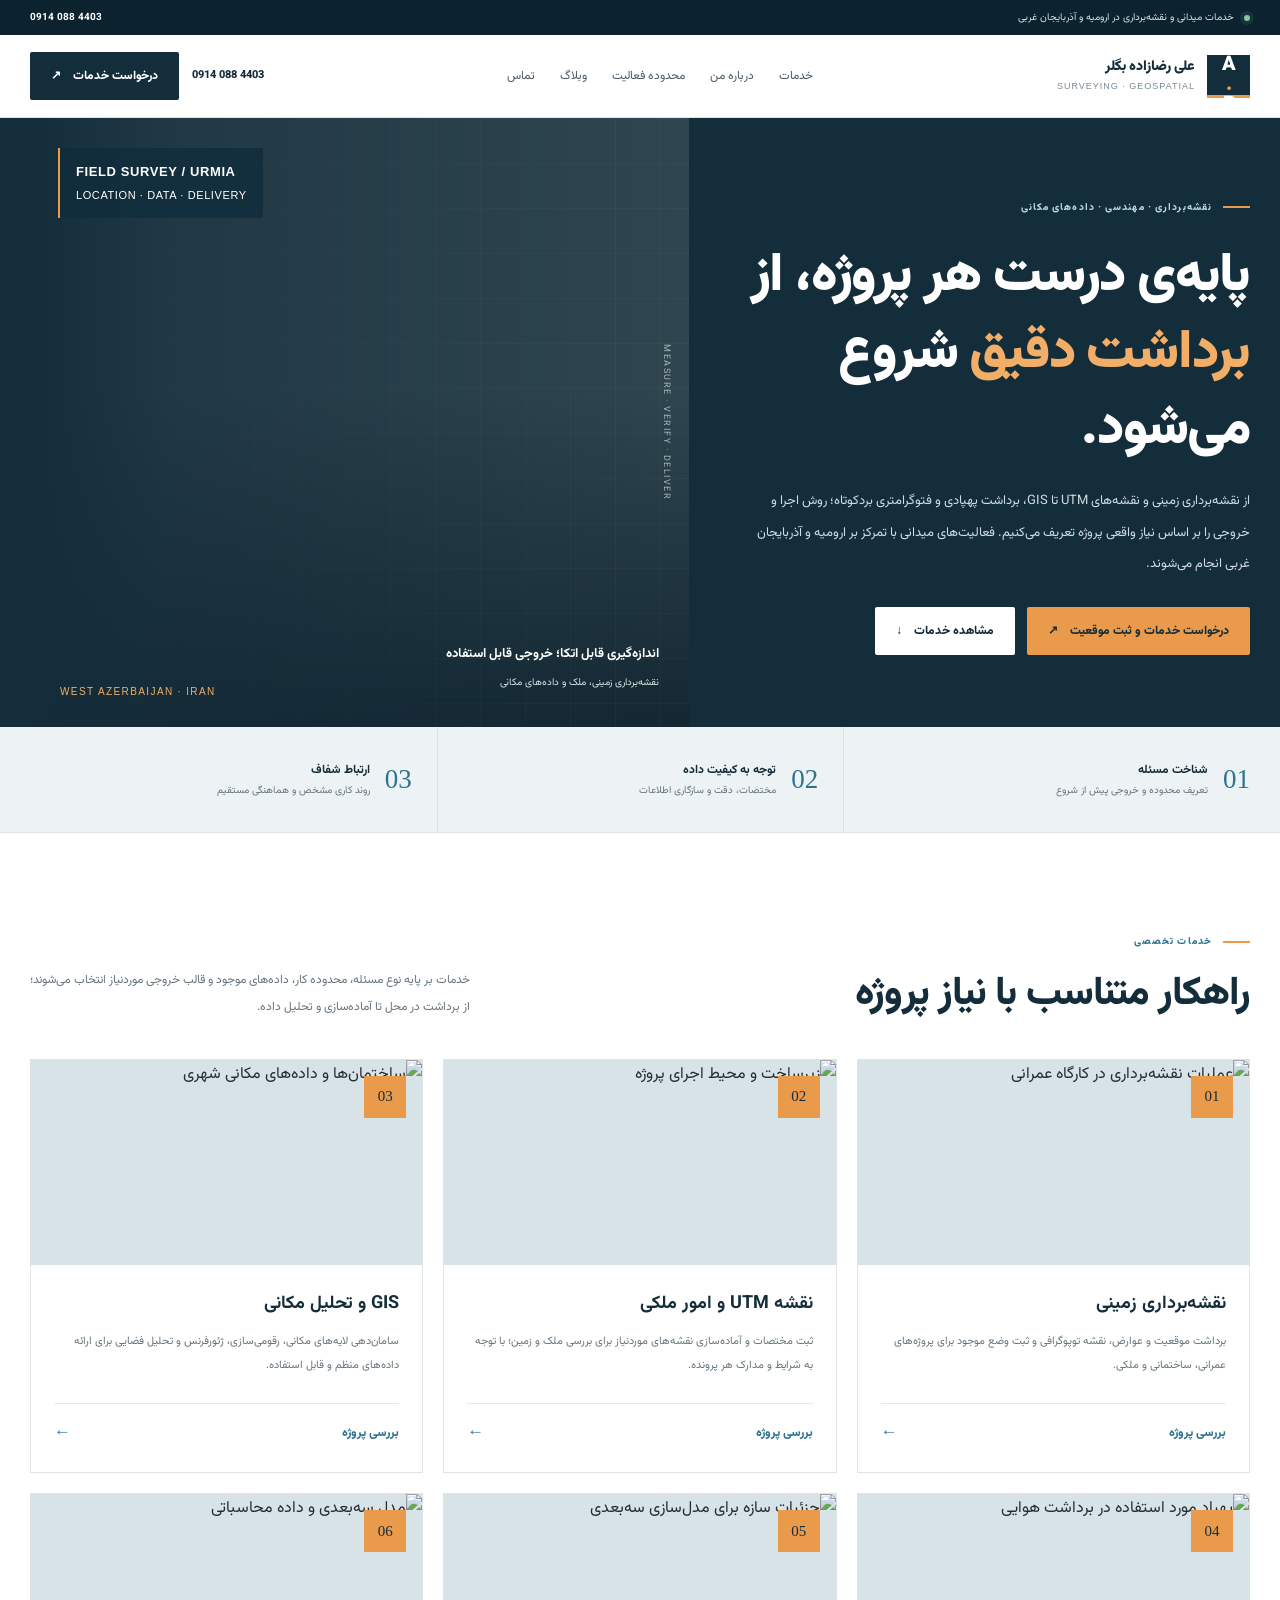
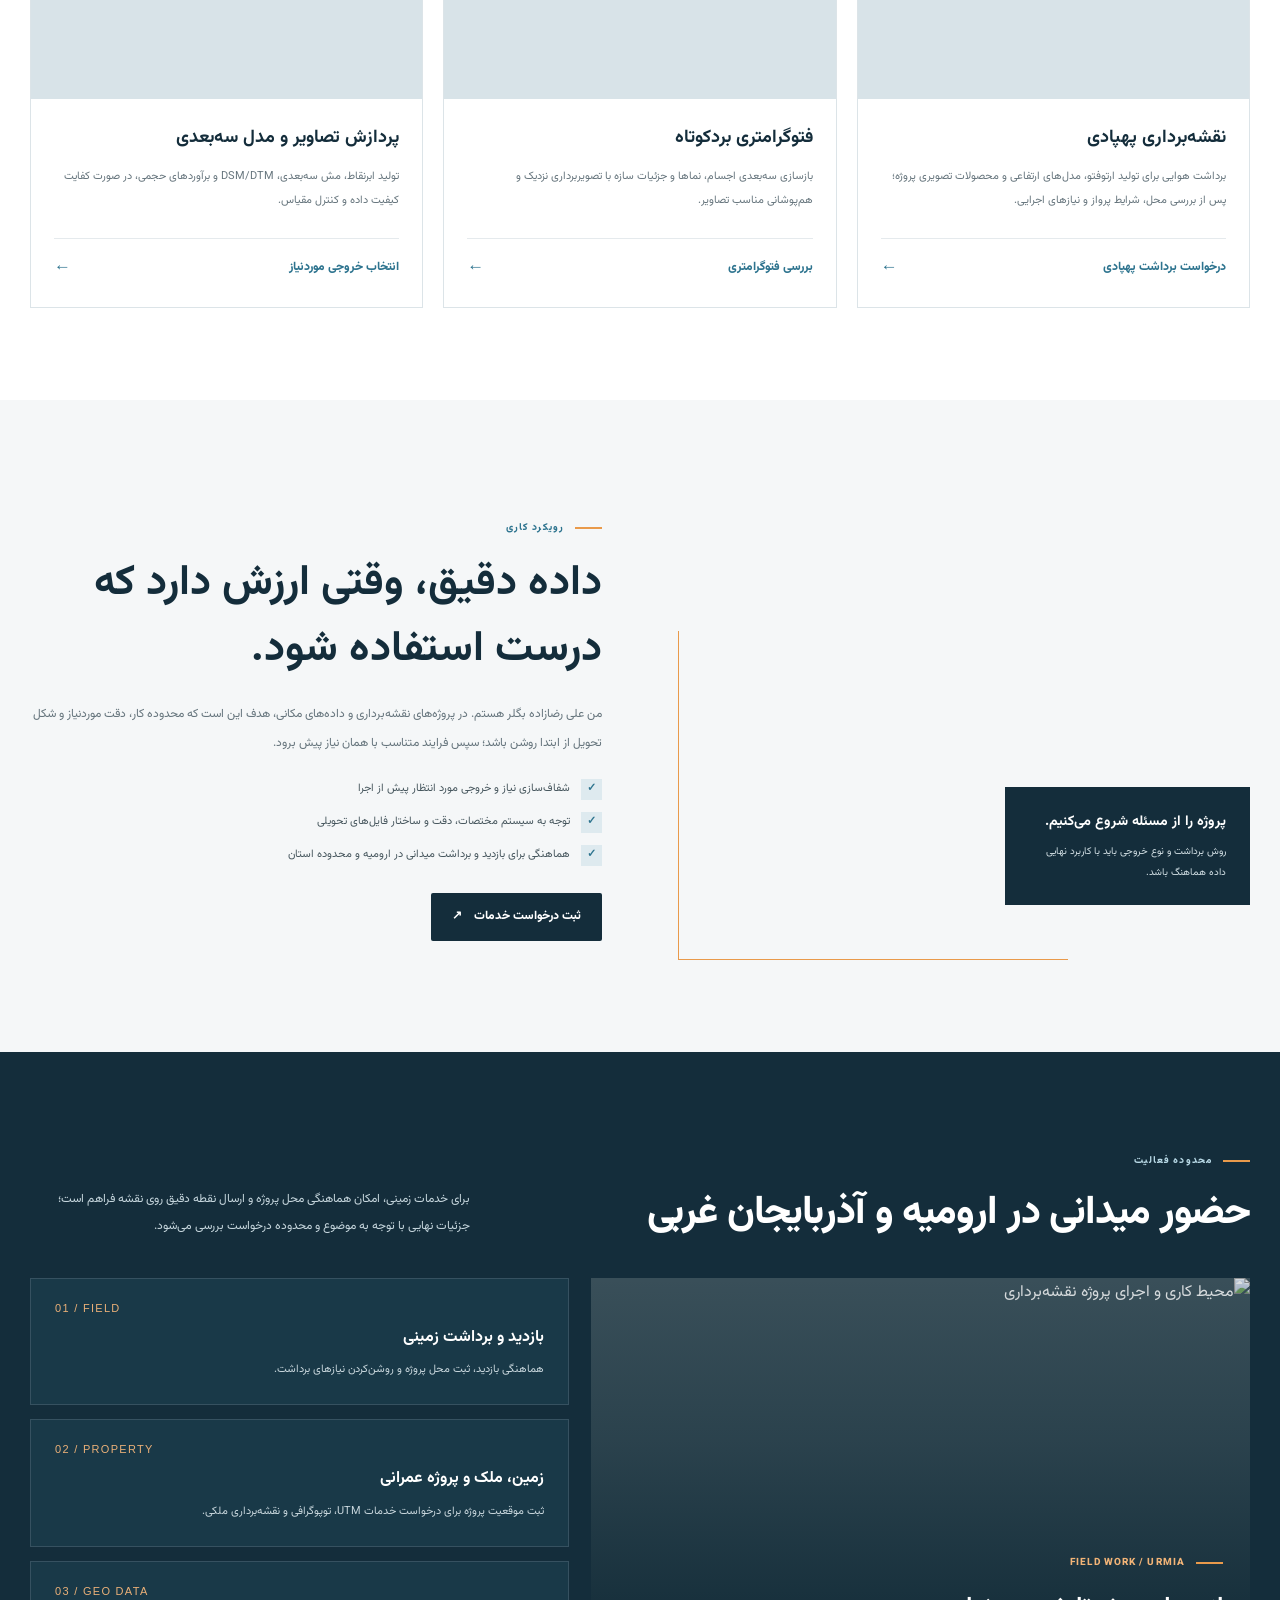
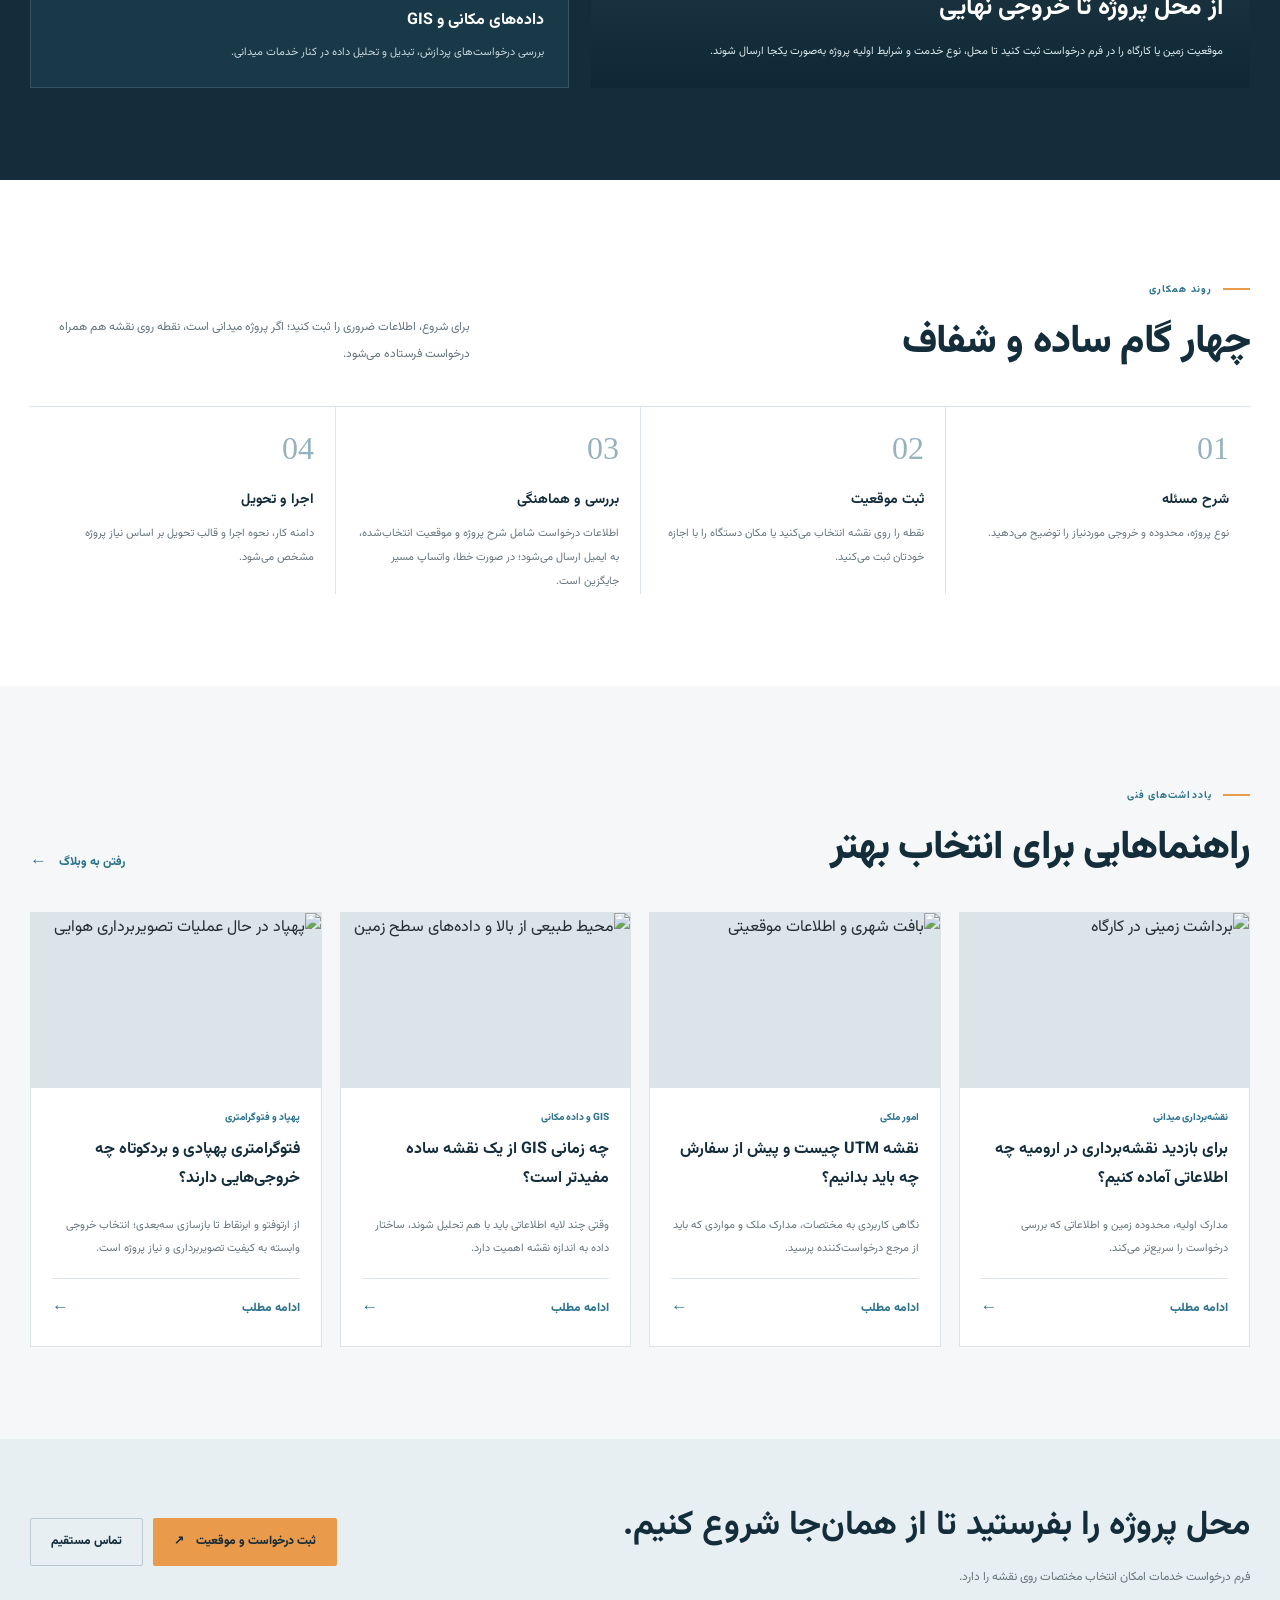
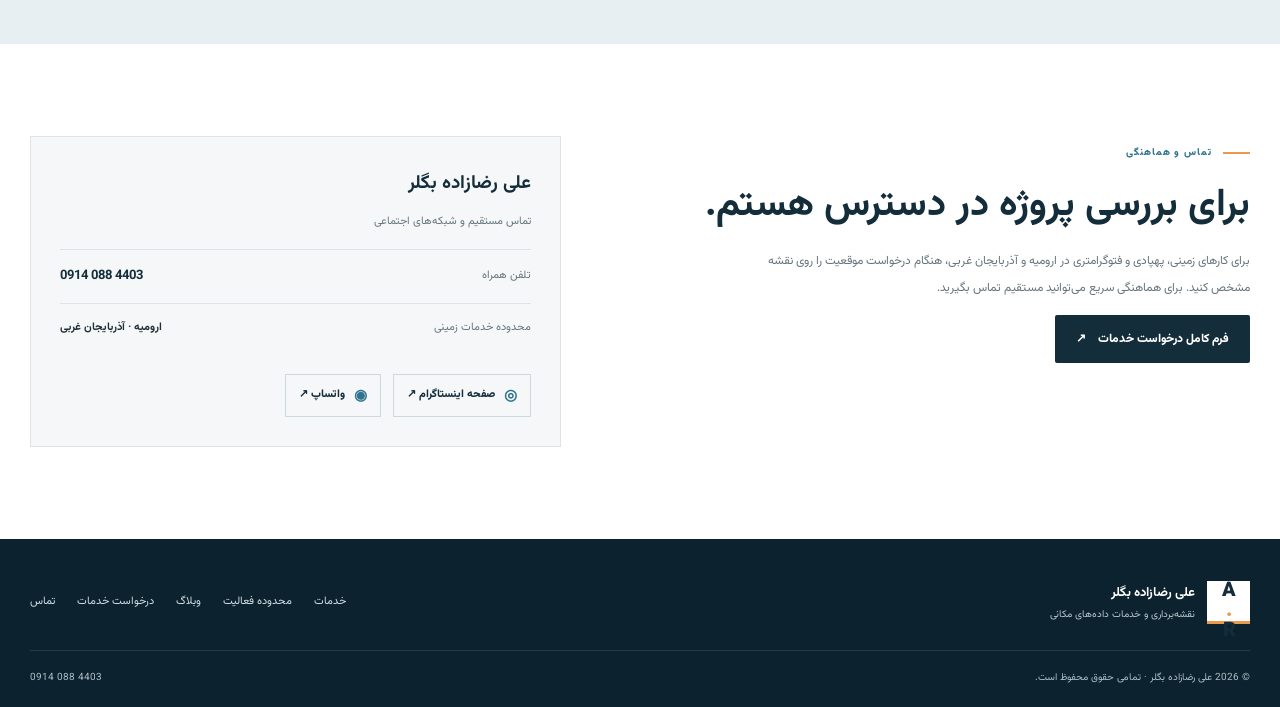
==== commit dd93036e: "Update request process description for email delivery" ====
--- a/index.html
+++ b/index.html
@@ -32,7 +32,7 @@
 </div></div></section>
 <section class="section about-section" id="about"><div class="container about-layout"><div class="about-visual"><div class="about-image" role="img" aria-label="کارگاه و محیط پروژه مهندسی"></div><div class="about-note"><b>پروژه را از مسئله شروع می‌کنیم.</b><span>روش برداشت و نوع خروجی باید با کاربرد نهایی داده هماهنگ باشد.</span></div></div><div class="about-copy"><span class="eyebrow">رویکرد کاری</span><h2>داده دقیق، وقتی ارزش دارد که درست استفاده شود.</h2><p>من علی رضازاده بگلر هستم. در پروژه‌های نقشه‌برداری و داده‌های مکانی، هدف این است که محدوده کار، دقت موردنیاز و شکل تحویل از ابتدا روشن باشد؛ سپس فرایند متناسب با همان نیاز پیش برود.</p><ul class="tick-list"><li><span class="tick">✓</span><span>شفاف‌سازی نیاز و خروجی مورد انتظار پیش از اجرا</span></li><li><span class="tick">✓</span><span>توجه به سیستم مختصات، دقت و ساختار فایل‌های تحویلی</span></li><li><span class="tick">✓</span><span>هماهنگی برای بازدید و برداشت میدانی در ارومیه و محدوده استان</span></li></ul><a class="button" href="request.html">ثبت درخواست خدمات <span>↗</span></a></div></div></section>
 <section class="section areas-section" id="areas"><div class="container"><div class="section-head"><div><span class="eyebrow">محدوده فعالیت</span><h2>حضور میدانی در ارومیه و آذربایجان غربی</h2></div><p>برای خدمات زمینی، امکان هماهنگی محل پروژه و ارسال نقطه دقیق روی نقشه فراهم است؛ جزئیات نهایی با توجه به موضوع و محدوده درخواست بررسی می‌شود.</p></div><div class="areas-grid"><div class="area-feature"><img src="https://images.unsplash.com/photo-1504307651254-35680f356dfd?auto=format&fit=crop&w=1200&q=82" loading="lazy" alt="محیط کاری و اجرای پروژه نقشه‌برداری"><div class="area-feature-content"><span class="eyebrow">FIELD WORK / URMIA</span><h3>از محل پروژه تا خروجی نهایی</h3><p>موقعیت زمین یا کارگاه را در فرم درخواست ثبت کنید تا محل، نوع خدمت و شرایط اولیه پروژه به‌صورت یکجا ارسال شوند.</p></div></div><div class="area-details"><div class="area-detail"><small>01 / FIELD</small><h3>بازدید و برداشت زمینی</h3><p>هماهنگی بازدید، ثبت محل پروژه و روشن‌کردن نیازهای برداشت.</p></div><div class="area-detail"><small>02 / PROPERTY</small><h3>زمین، ملک و پروژه عمرانی</h3><p>ثبت موقعیت پروژه برای درخواست خدمات UTM، توپوگرافی و نقشه‌برداری ملکی.</p></div><div class="area-detail"><small>03 / GEO DATA</small><h3>داده‌های مکانی و GIS</h3><p>بررسی درخواست‌های پردازش، تبدیل و تحلیل داده در کنار خدمات میدانی.</p></div></div></div></div></section>
-<section class="section process-section" id="process"><div class="container"><div class="section-head"><div><span class="eyebrow">روند همکاری</span><h2>چهار گام ساده و شفاف</h2></div><p>برای شروع، اطلاعات ضروری را ثبت کنید؛ اگر پروژه میدانی است، نقطه روی نقشه هم همراه درخواست فرستاده می‌شود.</p></div><div class="process-grid"><div class="process-step"><span class="process-no">01</span><h3>شرح مسئله</h3><p>نوع پروژه، محدوده و خروجی موردنیاز را توضیح می‌دهید.</p></div><div class="process-step"><span class="process-no">02</span><h3>ثبت موقعیت</h3><p>نقطه را روی نقشه انتخاب می‌کنید یا مکان دستگاه را با اجازه خودتان ثبت می‌کنید.</p></div><div class="process-step"><span class="process-no">03</span><h3>بررسی و هماهنگی</h3><p>اطلاعات درخواست در پیام واتساپ آماده و برای هماهنگی ارسال می‌شود.</p></div><div class="process-step"><span class="process-no">04</span><h3>اجرا و تحویل</h3><p>دامنه کار، نحوه اجرا و قالب تحویل بر اساس نیاز پروژه مشخص می‌شود.</p></div></div></div></section>
+<section class="section process-section" id="process"><div class="container"><div class="section-head"><div><span class="eyebrow">روند همکاری</span><h2>چهار گام ساده و شفاف</h2></div><p>برای شروع، اطلاعات ضروری را ثبت کنید؛ اگر پروژه میدانی است، نقطه روی نقشه هم همراه درخواست فرستاده می‌شود.</p></div><div class="process-grid"><div class="process-step"><span class="process-no">01</span><h3>شرح مسئله</h3><p>نوع پروژه، محدوده و خروجی موردنیاز را توضیح می‌دهید.</p></div><div class="process-step"><span class="process-no">02</span><h3>ثبت موقعیت</h3><p>نقطه را روی نقشه انتخاب می‌کنید یا مکان دستگاه را با اجازه خودتان ثبت می‌کنید.</p></div><div class="process-step"><span class="process-no">03</span><h3>بررسی و هماهنگی</h3><p>اطلاعات درخواست شامل شرح پروژه و موقعیت انتخاب‌شده، به ایمیل ارسال می‌شود؛ در صورت خطا، واتساپ مسیر جایگزین است.</p></div><div class="process-step"><span class="process-no">04</span><h3>اجرا و تحویل</h3><p>دامنه کار، نحوه اجرا و قالب تحویل بر اساس نیاز پروژه مشخص می‌شود.</p></div></div></div></section>
 <section class="section blog-section" id="blog"><div class="container"><div class="section-head"><div><span class="eyebrow">یادداشت‌های فنی</span><h2>راهنماهایی برای انتخاب بهتر</h2></div><a class="text-link" href="blog.html">رفتن به وبلاگ <span>←</span></a></div><div class="blog-grid">
 <article class="blog-card"><div class="blog-card-image"><img src="https://images.unsplash.com/photo-1504307651254-35680f356dfd?auto=format&fit=crop&w=800&q=80" loading="lazy" alt="برداشت زمینی در کارگاه"></div><div class="blog-card-body"><span class="blog-category">نقشه‌برداری میدانی</span><h3>برای بازدید نقشه‌برداری در ارومیه چه اطلاعاتی آماده کنیم؟</h3><p>مدارک اولیه، محدوده زمین و اطلاعاتی که بررسی درخواست را سریع‌تر می‌کند.</p><a class="text-link" href="blog.html#urmia-fieldwork">ادامه مطلب <span>←</span></a></div></article>
 <article class="blog-card"><div class="blog-card-image"><img src="https://images.unsplash.com/photo-1518005020951-eccb494ad742?auto=format&fit=crop&w=800&q=80" loading="lazy" alt="بافت شهری و اطلاعات موقعیتی"></div><div class="blog-card-body"><span class="blog-category">امور ملکی</span><h3>نقشه UTM چیست و پیش از سفارش چه باید بدانیم؟</h3><p>نگاهی کاربردی به مختصات، مدارک ملک و مواردی که باید از مرجع درخواست‌کننده پرسید.</p><a class="text-link" href="blog.html#utm-guide">ادامه مطلب <span>←</span></a></div></article>
--- a/assets/css/style.css
+++ b/assets/css/style.css
@@ -9,7 +9,7 @@
 .about-section{background:var(--paper)}.about-layout{display:grid;grid-template-columns:1fr 1fr;gap:76px;align-items:center}.about-visual{position:relative;padding:0 28px 28px 0}.about-image{height:440px;background:url("https://images.unsplash.com/photo-1541888946425-d81bb19240f5?auto=format&fit=crop&w=1200&q=85") center/cover no-repeat;filter:saturate(.7)}.about-visual:before{content:"";position:absolute;z-index:0;left:0;bottom:0;width:68%;height:70%;border-left:1px solid var(--orange);border-bottom:1px solid var(--orange)}.about-note{position:absolute;right:0;bottom:55px;max-width:245px;background:var(--navy);color:#fff;padding:22px 24px;z-index:2}.about-note b{display:block;font-size:14px;margin-bottom:5px}.about-note span{display:block;color:#d3e0e5;font-size:10px;line-height:2.1}.about-copy h2{font-size:clamp(28px,3.3vw,43px);line-height:1.55;color:var(--navy);margin:11px 0 17px}.about-copy>p{color:var(--muted);font-size:12px;line-height:2.4}.tick-list{list-style:none;display:grid;gap:12px;padding:0;margin:21px 0 27px}.tick-list li{display:flex;align-items:flex-start;gap:11px;font-size:11px;color:#46565d}.tick{display:grid;place-items:center;flex:0 0 21px;height:21px;background:#deeaef;color:var(--blue);font-weight:900}
 .areas-section{background:var(--navy);color:#fff}.areas-section .section-head h2{color:#fff}.areas-section .section-head>p{color:#c6d6dd}.areas-section .eyebrow{color:#b8d9e6}.areas-grid{display:grid;grid-template-columns:1.1fr .9fr;gap:22px}.area-feature{min-height:340px;position:relative;overflow:hidden;background:#394f59}.area-feature img{position:absolute;inset:0;width:100%;height:100%;object-fit:cover;filter:saturate(.62);opacity:.82}.area-feature:after{content:"";position:absolute;inset:0;background:linear-gradient(0deg,#0b2532f0 0%,#0b253250 60%,transparent 100%)}.area-feature-content{position:absolute;z-index:2;right:27px;bottom:24px;left:27px}.area-feature-content .eyebrow{color:#f2b477}.area-feature-content h3{font-size:25px;margin:8px 0}.area-feature-content p{font-size:11px;line-height:2.25;color:#deeaee;margin:0;max-width:550px}.area-details{display:grid;gap:14px}.area-detail{padding:23px 24px;border:1px solid #365160;background:#193948}.area-detail small{font:11px Arial,sans-serif;letter-spacing:1.3px;color:#eab078;direction:ltr;display:block}.area-detail h3{font-size:16px;margin:9px 0 5px}.area-detail p{font-size:11px;line-height:2.1;color:#c9d7dd;margin:0}
 .process-section{background:#fff}.process-grid{display:grid;grid-template-columns:repeat(4,1fr);border-top:1px solid var(--line)}.process-step{padding:23px 21px 0 18px;border-left:1px solid var(--line)}.process-step:last-child{border-left:0}.process-no{font:32px Georgia,serif;color:#96b2bf;display:block;margin-bottom:20px}.process-step h3{font-size:14px;color:var(--navy);margin:0 0 8px}.process-step p{font-size:11px;line-height:2.2;color:var(--muted);margin:0}
-.blog-section{background:var(--paper)}.blog-grid{display:grid;grid-template-columns:repeat(3,1fr);gap:18px}.blog-card{background:#fff;border:1px solid var(--line);display:flex;flex-direction:column}.blog-card-image{height:175px;overflow:hidden;background:#dbe4e8}.blog-card-image img{width:100%;height:100%;object-fit:cover;filter:saturate(.7);transition:transform .4s}.blog-card:hover img{transform:scale(1.04)}.blog-card-body{padding:20px 21px 22px;display:flex;flex:1;flex-direction:column}.blog-category{font-size:10px;color:var(--blue);font-weight:800}.blog-card h3{font-size:16px;line-height:1.8;color:var(--navy);margin:9px 0}.blog-card p{font-size:11px;line-height:2.1;color:var(--muted);margin-bottom:18px}.blog-card .text-link{margin-top:auto;border-top:1px solid var(--line);padding-top:13px;justify-content:space-between}
+.blog-section{background:var(--paper)}.blog-grid{display:grid;grid-template-columns:repeat(4,1fr);gap:18px}.blog-card{background:#fff;border:1px solid var(--line);display:flex;flex-direction:column}.blog-card-image{height:175px;overflow:hidden;background:#dbe4e8}.blog-card-image img{width:100%;height:100%;object-fit:cover;filter:saturate(.7);transition:transform .4s}.blog-card:hover img{transform:scale(1.04)}.blog-card-body{padding:20px 21px 22px;display:flex;flex:1;flex-direction:column}.blog-category{font-size:10px;color:var(--blue);font-weight:800}.blog-card h3{font-size:16px;line-height:1.8;color:var(--navy);margin:9px 0}.blog-card p{font-size:11px;line-height:2.1;color:var(--muted);margin-bottom:18px}.blog-card .text-link{margin-top:auto;border-top:1px solid var(--line);padding-top:13px;justify-content:space-between}
 .cta-section{background:#e8eff2;padding:55px 0}.cta-panel{display:flex;align-items:center;justify-content:space-between;gap:28px}.cta-panel h2{color:var(--navy);font-size:clamp(22px,3vw,34px);margin:0 0 7px}.cta-panel p{font-size:12px;color:var(--muted);margin:0}.cta-actions{display:flex;gap:10px;flex-wrap:wrap}
 .contact-section{background:white}.contact-layout{display:grid;grid-template-columns:1fr .85fr;gap:65px;align-items:start}.contact-copy h2{font-size:clamp(28px,3vw,40px);line-height:1.5;color:var(--navy);margin:12px 0}.contact-copy p{font-size:12px;color:var(--muted);line-height:2.3;max-width:500px}.contact-card{border:1px solid var(--line);padding:29px;background:var(--paper)}.contact-card h3{color:var(--navy);margin:0 0 7px}.contact-card>p{font-size:11px;color:var(--muted);margin-bottom:16px}.contact-item{display:flex;justify-content:space-between;align-items:center;gap:14px;padding:14px 0;border-top:1px solid var(--line);font-size:11px}.contact-item span{color:var(--muted)}.contact-item strong{direction:ltr;color:var(--navy);font-size:13px}.social-row{display:flex;align-items:center;gap:12px;flex-wrap:wrap;margin-top:21px}.social-link{display:inline-flex;align-items:center;gap:9px;color:var(--navy);border:1px solid #cdd9df;padding:10px 13px;font-size:11px;font-weight:800;transition:background .2s}.social-link:hover{background:var(--blue-soft)}.social-icon{font:700 15px Arial,sans-serif;color:var(--blue)}
 .site-footer{background:#0c222e;color:#fff;padding:42px 0 20px}.footer-main{display:flex;align-items:center;justify-content:space-between;gap:28px;padding-bottom:26px;border-bottom:1px solid #ffffff1c}.footer-brand{display:flex;align-items:center;gap:12px}.footer-brand .brand-symbol{background:#fff;color:var(--navy);border-bottom-color:var(--orange)}.footer-brand strong{display:block;font-size:13px}.footer-brand small{display:block;color:#b8c8ce;font-size:10px}.footer-links{display:flex;gap:22px;flex-wrap:wrap;color:#d2dfe4;font-size:11px}.footer-bottom{display:flex;align-items:center;justify-content:space-between;gap:20px;padding-top:17px;color:#aebfc6;font-size:10px}.footer-bottom a{direction:ltr}
@@ -17,7 +17,7 @@
 .page-hero{background:var(--navy);color:#fff;padding:56px 0 61px}.page-hero h1{font-size:clamp(30px,4vw,48px);line-height:1.5;margin:14px 0 10px}.page-hero p{max-width:690px;font-size:12px;color:#d1dfe4;line-height:2.3;margin:0}.breadcrumbs{display:flex;gap:9px;align-items:center;font-size:10px;color:#b8cbd4;margin-top:21px}.breadcrumbs a{color:#fff}.breadcrumbs span{color:var(--orange)}
 .blog-list{display:grid;grid-template-columns:1fr;gap:0}.article{padding:39px 0;border-bottom:1px solid var(--line);display:grid;grid-template-columns:180px 1fr;gap:35px}.article:last-child{border-bottom:0}.article-meta{font-size:10px;color:var(--blue);font-weight:800}.article-meta span{display:block;color:var(--muted);font-weight:500;margin-top:9px}.article-body h2{font-size:23px;line-height:1.7;color:var(--navy);margin:0 0 12px}.article-body p,.article-body li{font-size:12px;line-height:2.5;color:#586972}.article-body ul{padding-right:21px}.article-body h3{font-size:16px;color:var(--navy);margin:22px 0 7px}.article-note{padding:16px 19px;border-right:3px solid var(--orange);background:#edf3f5;font-size:11px;color:#4f626b;line-height:2.3;margin-top:18px}
 .request-grid{display:grid;grid-template-columns:1fr 1fr;gap:22px;align-items:start}.form-panel,.map-panel{background:#fff;border:1px solid var(--line);padding:28px}.form-panel h2,.map-panel h2{font-size:21px;line-height:1.6;color:var(--navy);margin:0 0 7px}.panel-intro{font-size:11px;line-height:2.2;color:var(--muted);margin-bottom:23px}.form-grid{display:grid;grid-template-columns:1fr 1fr;gap:15px}.field{display:flex;flex-direction:column;gap:6px}.field.full{grid-column:1/-1}.field label{font-size:11px;font-weight:800;color:#334b57}.field input,.field select,.field textarea{width:100%;min-height:45px;border:1px solid #d4dfe4;background:#fbfcfc;padding:10px 12px;border-radius:2px;color:var(--ink);font-size:12px;outline:none;transition:border-color .2s,box-shadow .2s}.field textarea{min-height:108px;resize:vertical}.field input:focus,.field select:focus,.field textarea:focus{border-color:var(--blue);box-shadow:0 0 0 3px #2e748f13}.field small{font-size:10px;color:var(--muted);line-height:1.8}.map-panel{position:sticky;top:105px}.map-panel .map-tools{display:flex;gap:8px;flex-wrap:wrap;margin-bottom:13px}.small-button{border:1px solid #ccd9df;background:#f4f7f8;color:var(--navy);padding:8px 12px;font-size:10px;font-weight:800}.small-button:hover{background:#e5eff3}.map-view{height:350px;width:100%;background:#e8eef0;border:1px solid var(--line);z-index:1}.location-status{padding:12px;background:#f2f6f7;border:1px solid var(--line);margin-top:12px;font-size:10px;color:#50636c;line-height:2}.location-status strong{color:var(--navy);display:block}.coords{display:flex;gap:10px;flex-wrap:wrap;direction:ltr;justify-content:flex-start;font:11px Arial,sans-serif;margin-top:5px}.coords span{padding:4px 7px;background:#e1ecef}.form-consent{font-size:10px;color:var(--muted);line-height:2}.form-submit{width:100%;margin-top:3px}.form-feedback{font-size:11px;color:#8c4825;line-height:2;min-height:20px}.request-note{margin-top:20px;padding:15px;border-right:3px solid var(--orange);background:#fff5e9;color:#725139;font-size:10px;line-height:2.2}
-@media(max-width:1060px){.nav-links{gap:15px}.nav-phone{display:none}.hero-layout{grid-template-columns:.95fr 1.05fr}.hero-copy{padding-left:28px}.service-grid{grid-template-columns:repeat(2,1fr)}.about-layout{gap:42px}.contact-layout{gap:35px}.request-grid{grid-template-columns:1fr 1fr}.map-view{height:320px}}
+@media(max-width:1060px){.blog-grid{grid-template-columns:repeat(2,1fr)}.nav-links{gap:15px}.nav-phone{display:none}.hero-layout{grid-template-columns:.95fr 1.05fr}.hero-copy{padding-left:28px}.service-grid{grid-template-columns:repeat(2,1fr)}.about-layout{gap:42px}.contact-layout{gap:35px}.request-grid{grid-template-columns:1fr 1fr}.map-view{height:320px}}
 @media(max-width:800px){.container{width:min(var(--container),calc(100% - 34px))}.nav-row{min-height:73px}.nav-links,.nav-actions>.nav-cta{display:none}.nav-toggle{display:block}.nav-links.open{position:absolute;top:100%;right:0;left:0;display:flex;flex-direction:column;align-items:stretch;gap:3px;padding:17px 24px 23px;background:white;border-bottom:1px solid var(--line);box-shadow:0 14px 28px #142d3b12}.nav-links.open a{padding:10px 0}.hero-layout{grid-template-columns:1fr}.hero-copy{order:2;padding:34px 0 44px}.hero-visual{order:1;min-height:405px}.hero-visual:before{background:linear-gradient(0deg,var(--navy) 0%,rgba(20,45,59,.08) 75%)}.hero-image{background-position:center 45%}.hero h1{font-size:clamp(34px,7.2vw,50px)}.hero-copy>p{font-size:12px}.trust-grid{grid-template-columns:1fr}.trust-item,.trust-item:first-child{min-height:78px;padding:13px 0;border-left:0;border-bottom:1px solid #d8e2e7}.trust-item:last-child{border-bottom:0}.section{padding:70px 0}.section-head{display:block;margin-bottom:26px}.section-head>p{margin-top:15px}.service-grid{gap:14px}.service-photo{height:180px}.about-layout{grid-template-columns:1fr;gap:40px}.about-visual{max-width:580px}.about-image{height:380px}.areas-grid{grid-template-columns:1fr}.area-feature{min-height:310px}.area-details{grid-template-columns:1fr 1fr}.process-grid{grid-template-columns:1fr 1fr;row-gap:28px}.process-step:nth-child(2){border-left:0}.blog-grid{grid-template-columns:1fr 1fr}.blog-card-image{height:160px}.cta-panel{align-items:flex-start;flex-direction:column}.contact-layout{grid-template-columns:1fr;gap:34px}.footer-main{align-items:flex-start;flex-direction:column}.footer-links{gap:13px}.request-grid{grid-template-columns:1fr}.map-panel{position:static;grid-row:1}.map-view{height:350px}.article{grid-template-columns:130px 1fr;gap:25px}}
 @media(max-width:520px){.container{width:calc(100% - 28px)}.topbar-inner{font-size:9px;gap:8px}.topbar-meta{gap:7px}.nav-row{gap:10px}.brand-symbol{width:39px;height:39px}.brand-name{font-size:12px}.brand-desc{font-size:8px}.hero-visual{min-height:320px}.hero-coordinate{left:13px;top:13px;padding:8px 10px;font-size:9px}.hero-caption{right:16px;left:16px;bottom:18px;display:block}.hero-caption .field-tag{display:block;margin-top:6px}.hero-side-note{display:none}.hero h1{font-size:34px;letter-spacing:-.7px}.hero-actions .button{flex:1;padding-inline:12px;font-size:11px}.hero-copy{padding-bottom:32px}.hero-copy>p{font-size:11px}.service-grid{grid-template-columns:1fr}.service-photo{height:195px}.service-content p{min-height:0}.about-image{height:310px}.about-visual{padding-right:13px}.about-note{max-width:220px;right:-1px;bottom:37px;padding:16px}.about-copy h2{font-size:29px}.area-feature{min-height:330px}.area-feature-content{right:18px;left:18px;bottom:19px}.area-details{grid-template-columns:1fr}.process-grid{grid-template-columns:1fr;row-gap:0}.process-step,.process-step:nth-child(2){border-left:0;border-bottom:1px solid var(--line);padding:17px 0}.process-step:last-child{border-bottom:0}.process-no{font-size:24px;margin-bottom:5px}.process-step p{max-width:330px}.blog-grid{grid-template-columns:1fr}.blog-card-image{height:185px}.cta-actions{width:100%}.cta-actions .button{flex:1}.contact-card{padding:21px}.contact-item{align-items:flex-start;flex-direction:column;gap:4px}.footer-bottom{align-items:flex-start;flex-direction:column;gap:8px}.page-hero{padding:41px 0}.page-hero h1{font-size:31px}.request-grid{gap:13px}.form-panel,.map-panel{padding:19px}.form-grid{grid-template-columns:1fr}.field.full{grid-column:auto}.map-view{height:300px}.map-tools .small-button{flex:1}.article{grid-template-columns:1fr;gap:8px;padding:28px 0}.article-body h2{font-size:21px}.mobile-call-bar{display:flex;position:fixed;z-index:200;left:14px;right:14px;bottom:calc(12px + env(safe-area-inset-bottom));align-items:center;justify-content:center;gap:10px;min-height:53px;background:var(--orange);box-shadow:0 9px 30px #0c222e35;color:#122b38;font-size:13px;font-weight:900;border-radius:3px}.mobile-call-bar span{font-size:18px}.site-footer{padding-bottom:86px}}
 @media(prefers-reduced-motion:reduce){html{scroll-behavior:auto}*,*::before,*::after{animation:none!important;transition:none!important}}
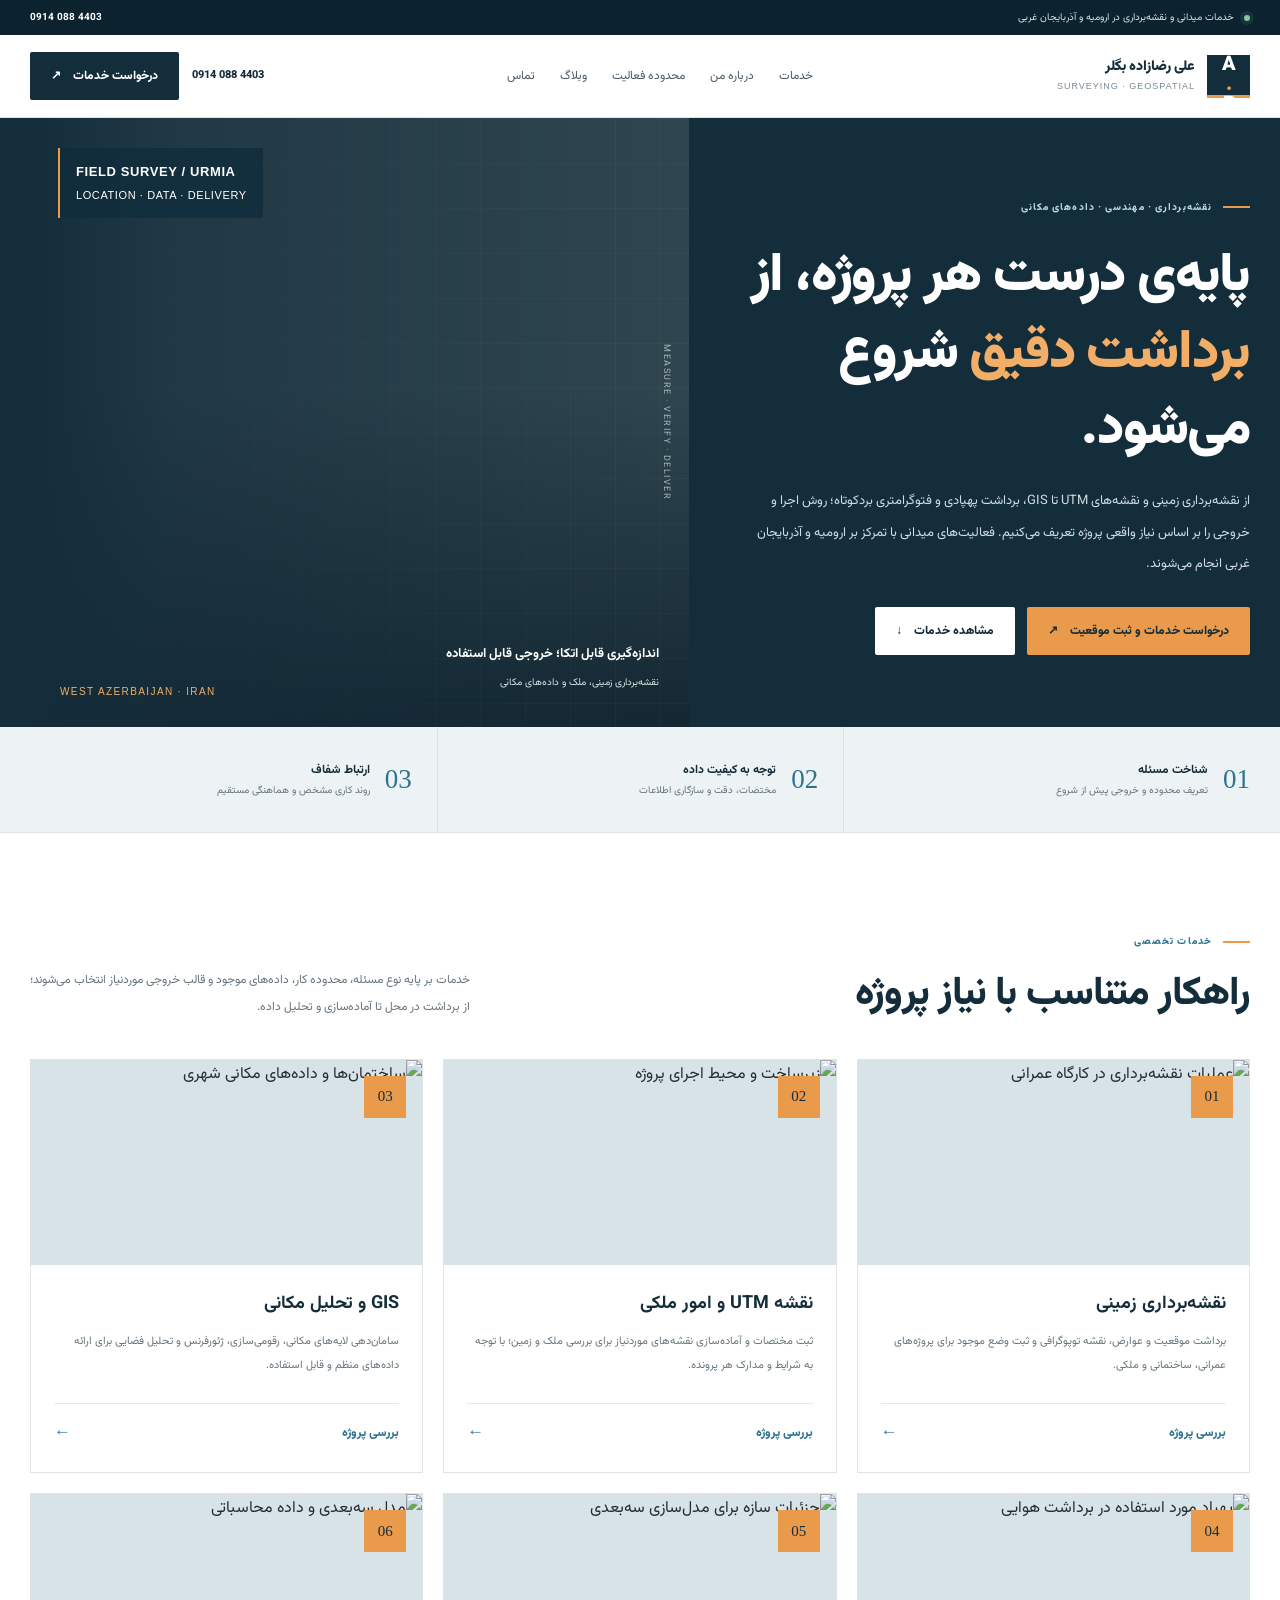
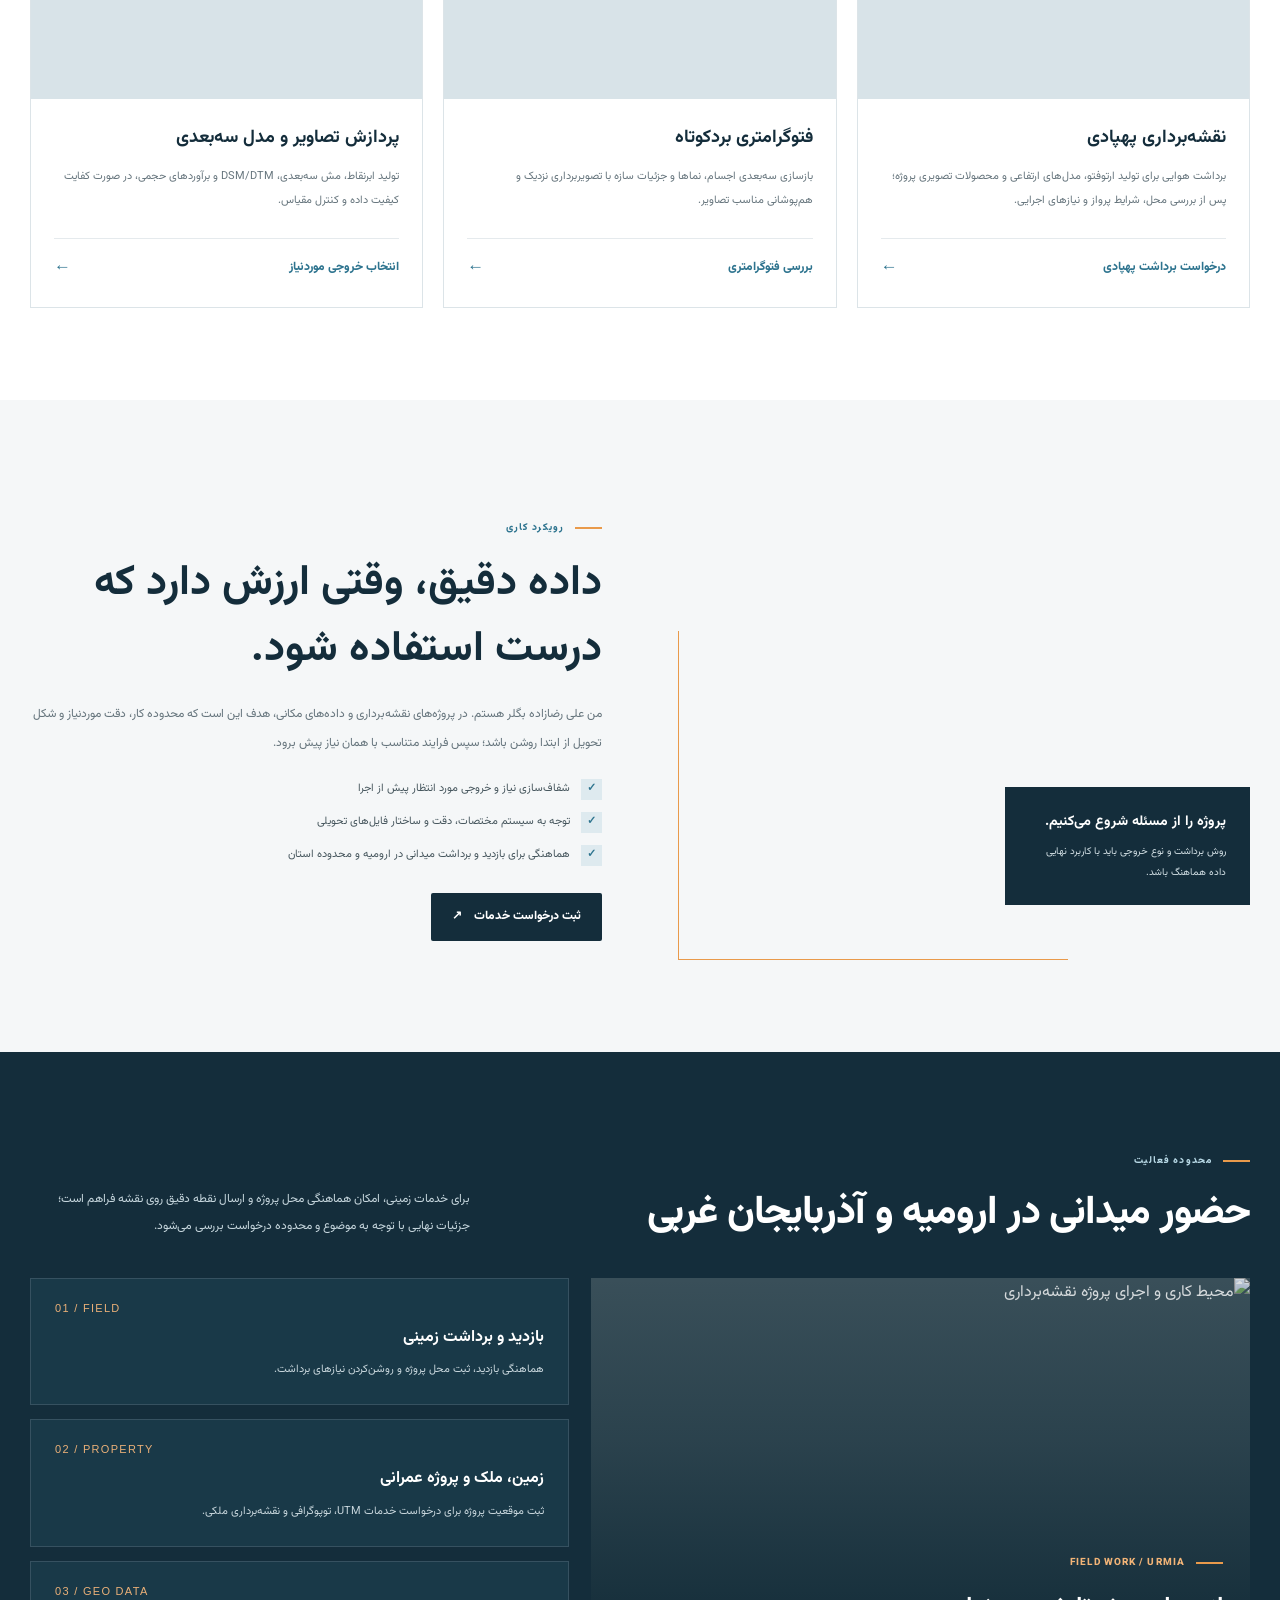
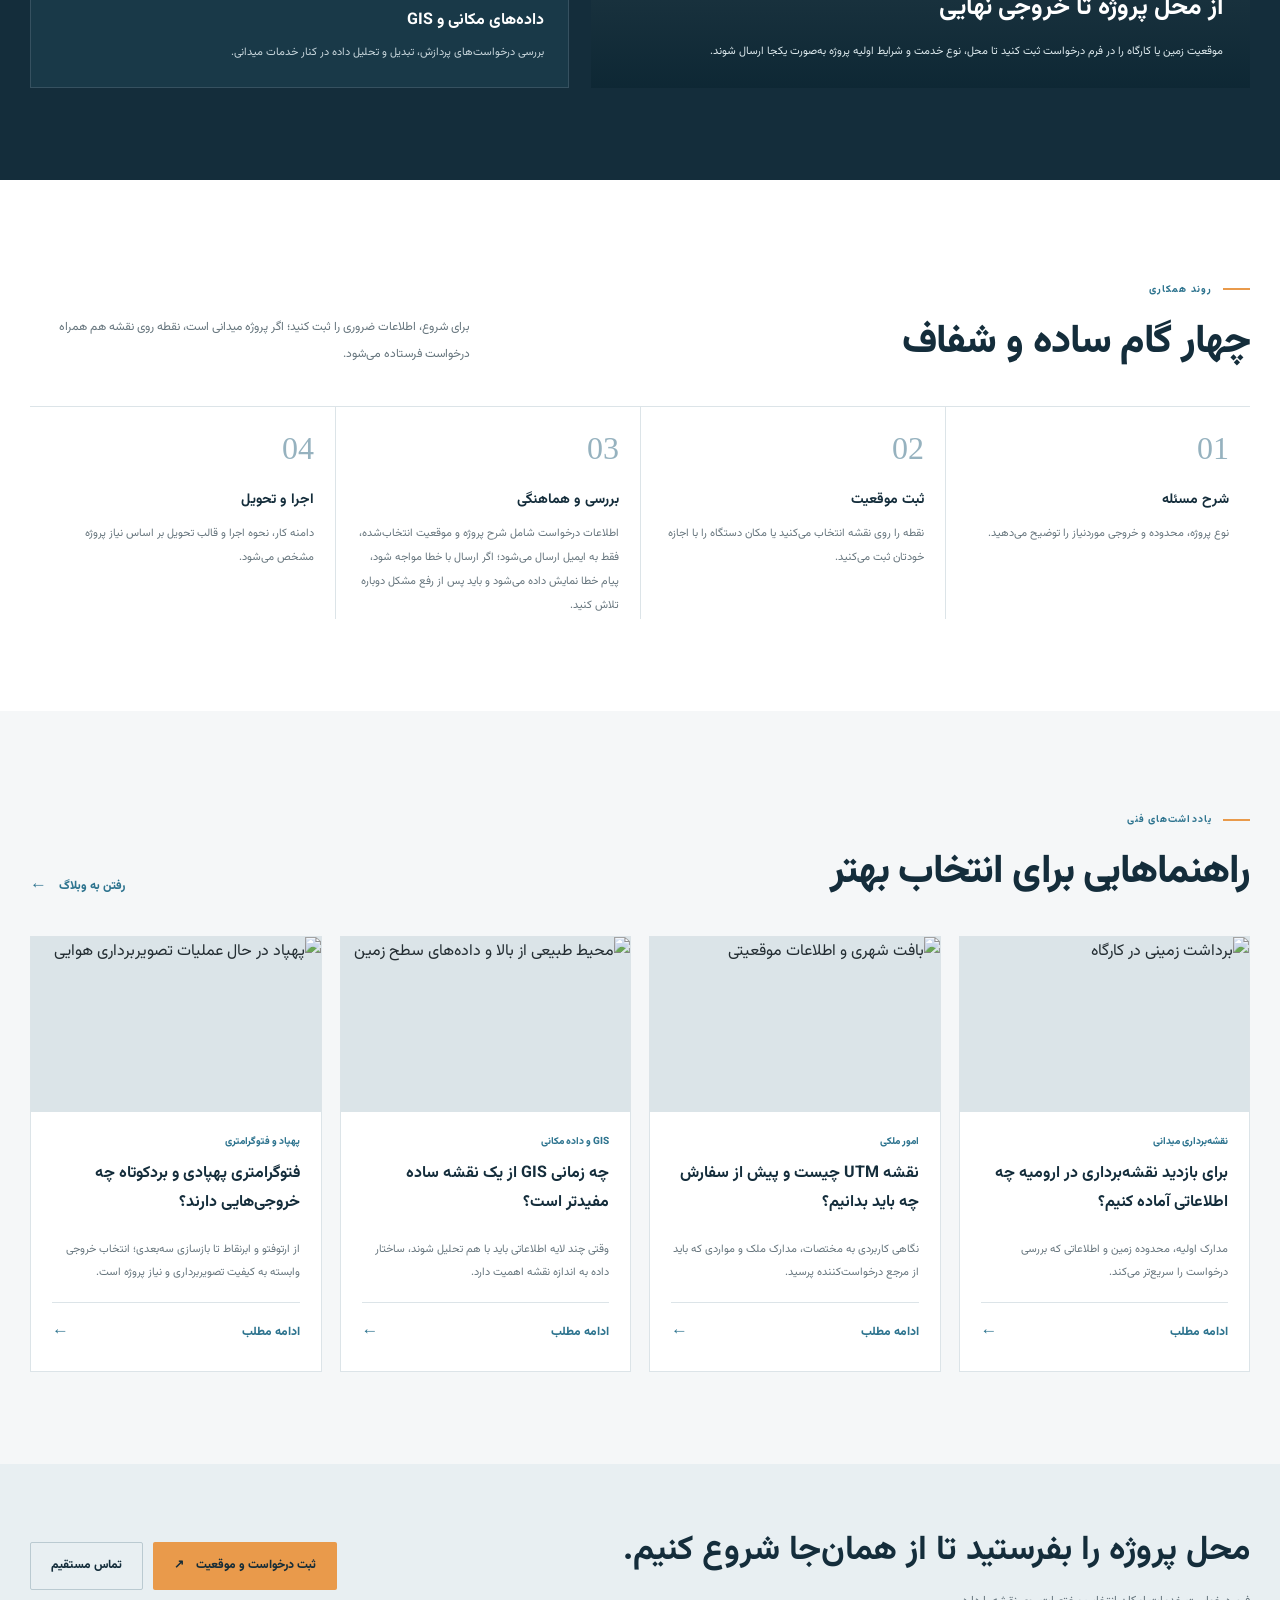
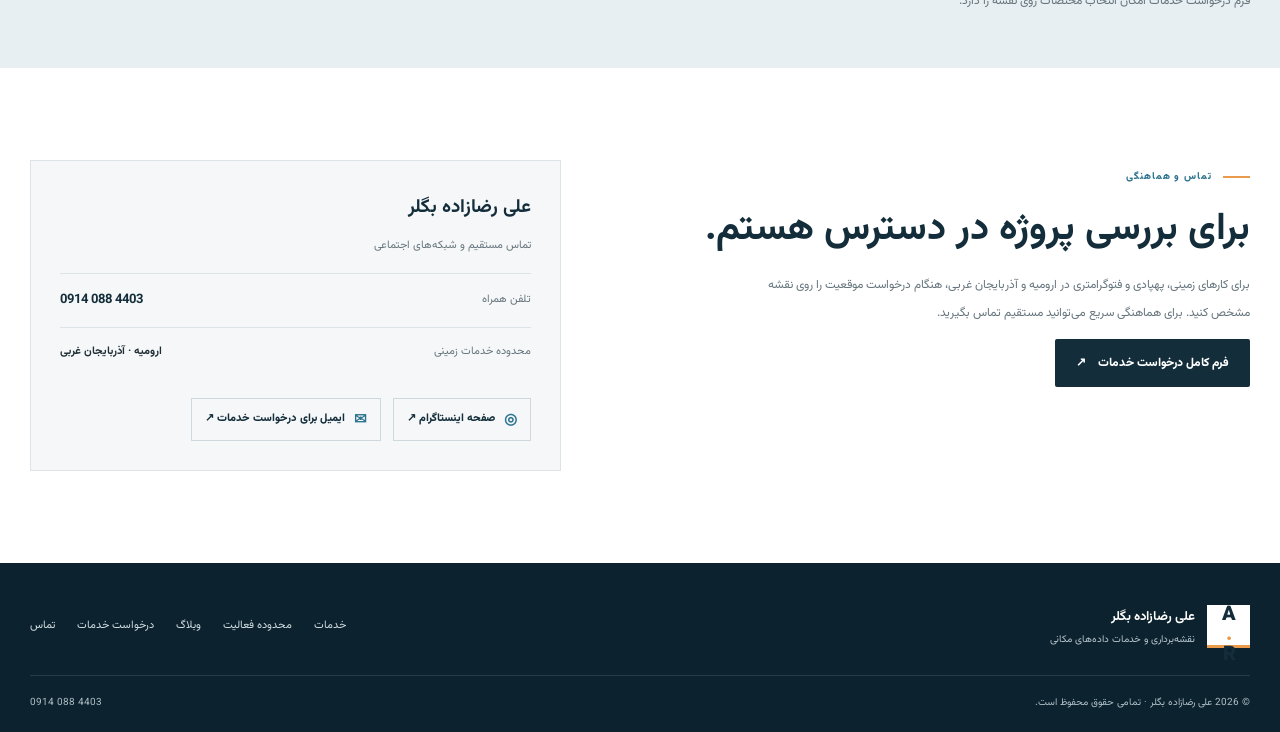
==== commit 12820965: "Make homepage service requests email-only" ====
--- a/index.html
+++ b/index.html
@@ -32,7 +32,7 @@
 </div></div></section>
 <section class="section about-section" id="about"><div class="container about-layout"><div class="about-visual"><div class="about-image" role="img" aria-label="کارگاه و محیط پروژه مهندسی"></div><div class="about-note"><b>پروژه را از مسئله شروع می‌کنیم.</b><span>روش برداشت و نوع خروجی باید با کاربرد نهایی داده هماهنگ باشد.</span></div></div><div class="about-copy"><span class="eyebrow">رویکرد کاری</span><h2>داده دقیق، وقتی ارزش دارد که درست استفاده شود.</h2><p>من علی رضازاده بگلر هستم. در پروژه‌های نقشه‌برداری و داده‌های مکانی، هدف این است که محدوده کار، دقت موردنیاز و شکل تحویل از ابتدا روشن باشد؛ سپس فرایند متناسب با همان نیاز پیش برود.</p><ul class="tick-list"><li><span class="tick">✓</span><span>شفاف‌سازی نیاز و خروجی مورد انتظار پیش از اجرا</span></li><li><span class="tick">✓</span><span>توجه به سیستم مختصات، دقت و ساختار فایل‌های تحویلی</span></li><li><span class="tick">✓</span><span>هماهنگی برای بازدید و برداشت میدانی در ارومیه و محدوده استان</span></li></ul><a class="button" href="request.html">ثبت درخواست خدمات <span>↗</span></a></div></div></section>
 <section class="section areas-section" id="areas"><div class="container"><div class="section-head"><div><span class="eyebrow">محدوده فعالیت</span><h2>حضور میدانی در ارومیه و آذربایجان غربی</h2></div><p>برای خدمات زمینی، امکان هماهنگی محل پروژه و ارسال نقطه دقیق روی نقشه فراهم است؛ جزئیات نهایی با توجه به موضوع و محدوده درخواست بررسی می‌شود.</p></div><div class="areas-grid"><div class="area-feature"><img src="https://images.unsplash.com/photo-1504307651254-35680f356dfd?auto=format&fit=crop&w=1200&q=82" loading="lazy" alt="محیط کاری و اجرای پروژه نقشه‌برداری"><div class="area-feature-content"><span class="eyebrow">FIELD WORK / URMIA</span><h3>از محل پروژه تا خروجی نهایی</h3><p>موقعیت زمین یا کارگاه را در فرم درخواست ثبت کنید تا محل، نوع خدمت و شرایط اولیه پروژه به‌صورت یکجا ارسال شوند.</p></div></div><div class="area-details"><div class="area-detail"><small>01 / FIELD</small><h3>بازدید و برداشت زمینی</h3><p>هماهنگی بازدید، ثبت محل پروژه و روشن‌کردن نیازهای برداشت.</p></div><div class="area-detail"><small>02 / PROPERTY</small><h3>زمین، ملک و پروژه عمرانی</h3><p>ثبت موقعیت پروژه برای درخواست خدمات UTM، توپوگرافی و نقشه‌برداری ملکی.</p></div><div class="area-detail"><small>03 / GEO DATA</small><h3>داده‌های مکانی و GIS</h3><p>بررسی درخواست‌های پردازش، تبدیل و تحلیل داده در کنار خدمات میدانی.</p></div></div></div></div></section>
-<section class="section process-section" id="process"><div class="container"><div class="section-head"><div><span class="eyebrow">روند همکاری</span><h2>چهار گام ساده و شفاف</h2></div><p>برای شروع، اطلاعات ضروری را ثبت کنید؛ اگر پروژه میدانی است، نقطه روی نقشه هم همراه درخواست فرستاده می‌شود.</p></div><div class="process-grid"><div class="process-step"><span class="process-no">01</span><h3>شرح مسئله</h3><p>نوع پروژه، محدوده و خروجی موردنیاز را توضیح می‌دهید.</p></div><div class="process-step"><span class="process-no">02</span><h3>ثبت موقعیت</h3><p>نقطه را روی نقشه انتخاب می‌کنید یا مکان دستگاه را با اجازه خودتان ثبت می‌کنید.</p></div><div class="process-step"><span class="process-no">03</span><h3>بررسی و هماهنگی</h3><p>اطلاعات درخواست شامل شرح پروژه و موقعیت انتخاب‌شده، به ایمیل ارسال می‌شود؛ در صورت خطا، واتساپ مسیر جایگزین است.</p></div><div class="process-step"><span class="process-no">04</span><h3>اجرا و تحویل</h3><p>دامنه کار، نحوه اجرا و قالب تحویل بر اساس نیاز پروژه مشخص می‌شود.</p></div></div></div></section>
+<section class="section process-section" id="process"><div class="container"><div class="section-head"><div><span class="eyebrow">روند همکاری</span><h2>چهار گام ساده و شفاف</h2></div><p>برای شروع، اطلاعات ضروری را ثبت کنید؛ اگر پروژه میدانی است، نقطه روی نقشه هم همراه درخواست فرستاده می‌شود.</p></div><div class="process-grid"><div class="process-step"><span class="process-no">01</span><h3>شرح مسئله</h3><p>نوع پروژه، محدوده و خروجی موردنیاز را توضیح می‌دهید.</p></div><div class="process-step"><span class="process-no">02</span><h3>ثبت موقعیت</h3><p>نقطه را روی نقشه انتخاب می‌کنید یا مکان دستگاه را با اجازه خودتان ثبت می‌کنید.</p></div><div class="process-step"><span class="process-no">03</span><h3>بررسی و هماهنگی</h3><p>اطلاعات درخواست شامل شرح پروژه و موقعیت انتخاب‌شده، فقط به ایمیل ارسال می‌شود؛ اگر ارسال با خطا مواجه شود، پیام خطا نمایش داده می‌شود و باید پس از رفع مشکل دوباره تلاش کنید.</p></div><div class="process-step"><span class="process-no">04</span><h3>اجرا و تحویل</h3><p>دامنه کار، نحوه اجرا و قالب تحویل بر اساس نیاز پروژه مشخص می‌شود.</p></div></div></div></section>
 <section class="section blog-section" id="blog"><div class="container"><div class="section-head"><div><span class="eyebrow">یادداشت‌های فنی</span><h2>راهنماهایی برای انتخاب بهتر</h2></div><a class="text-link" href="blog.html">رفتن به وبلاگ <span>←</span></a></div><div class="blog-grid">
 <article class="blog-card"><div class="blog-card-image"><img src="https://images.unsplash.com/photo-1504307651254-35680f356dfd?auto=format&fit=crop&w=800&q=80" loading="lazy" alt="برداشت زمینی در کارگاه"></div><div class="blog-card-body"><span class="blog-category">نقشه‌برداری میدانی</span><h3>برای بازدید نقشه‌برداری در ارومیه چه اطلاعاتی آماده کنیم؟</h3><p>مدارک اولیه، محدوده زمین و اطلاعاتی که بررسی درخواست را سریع‌تر می‌کند.</p><a class="text-link" href="blog.html#urmia-fieldwork">ادامه مطلب <span>←</span></a></div></article>
 <article class="blog-card"><div class="blog-card-image"><img src="https://images.unsplash.com/photo-1518005020951-eccb494ad742?auto=format&fit=crop&w=800&q=80" loading="lazy" alt="بافت شهری و اطلاعات موقعیتی"></div><div class="blog-card-body"><span class="blog-category">امور ملکی</span><h3>نقشه UTM چیست و پیش از سفارش چه باید بدانیم؟</h3><p>نگاهی کاربردی به مختصات، مدارک ملک و مواردی که باید از مرجع درخواست‌کننده پرسید.</p><a class="text-link" href="blog.html#utm-guide">ادامه مطلب <span>←</span></a></div></article>
@@ -40,7 +40,7 @@
 <article class="blog-card"><div class="blog-card-image"><img src="https://images.unsplash.com/photo-1506947411487-a56738267384?auto=format&fit=crop&w=800&q=80" loading="lazy" alt="پهپاد در حال عملیات تصویربرداری هوایی"></div><div class="blog-card-body"><span class="blog-category">پهپاد و فتوگرامتری</span><h3>فتوگرامتری پهپادی و بردکوتاه چه خروجی‌هایی دارند؟</h3><p>از ارتوفتو و ابرنقاط تا بازسازی سه‌بعدی؛ انتخاب خروجی وابسته به کیفیت تصویربرداری و نیاز پروژه است.</p><a class="text-link" href="blog.html#drone-photogrammetry">ادامه مطلب <span>←</span></a></div></article>
 </div></div></section>
 <section class="cta-section"><div class="container cta-panel"><div><h2>محل پروژه را بفرستید تا از همان‌جا شروع کنیم.</h2><p>فرم درخواست خدمات امکان انتخاب مختصات روی نقشه را دارد.</p></div><div class="cta-actions"><a class="button button-orange" href="request.html">ثبت درخواست و موقعیت <span>↗</span></a><a class="button button-outline" href="tel:09140884403">تماس مستقیم</a></div></div></section>
-<section class="section contact-section" id="contact"><div class="container contact-layout"><div class="contact-copy"><span class="eyebrow">تماس و هماهنگی</span><h2>برای بررسی پروژه در دسترس هستم.</h2><p>برای کارهای زمینی، پهپادی و فتوگرامتری در ارومیه و آذربایجان غربی، هنگام درخواست موقعیت را روی نقشه مشخص کنید. برای هماهنگی سریع می‌توانید مستقیم تماس بگیرید.</p><a class="button" href="request.html">فرم کامل درخواست خدمات <span>↗</span></a></div><div class="contact-card"><h3>علی رضازاده بگلر</h3><p>تماس مستقیم و شبکه‌های اجتماعی</p><div class="contact-item"><span>تلفن همراه</span><strong>0914 088 4403</strong></div><div class="contact-item"><span>محدوده خدمات زمینی</span><b>ارومیه · آذربایجان غربی</b></div><div class="social-row"><a class="social-link" data-instagram-link href="https://www.instagram.com/surveying_rzzde/" target="_blank" rel="noopener noreferrer"><span class="social-icon">◎</span> صفحه اینستاگرام ↗</a><a class="social-link" href="https://wa.me/989140884403" target="_blank" rel="noopener noreferrer"><span class="social-icon">◉</span> واتساپ ↗</a></div></div></div></section>
+<section class="section contact-section" id="contact"><div class="container contact-layout"><div class="contact-copy"><span class="eyebrow">تماس و هماهنگی</span><h2>برای بررسی پروژه در دسترس هستم.</h2><p>برای کارهای زمینی، پهپادی و فتوگرامتری در ارومیه و آذربایجان غربی، هنگام درخواست موقعیت را روی نقشه مشخص کنید. برای هماهنگی سریع می‌توانید مستقیم تماس بگیرید.</p><a class="button" href="request.html">فرم کامل درخواست خدمات <span>↗</span></a></div><div class="contact-card"><h3>علی رضازاده بگلر</h3><p>تماس مستقیم و شبکه‌های اجتماعی</p><div class="contact-item"><span>تلفن همراه</span><strong>0914 088 4403</strong></div><div class="contact-item"><span>محدوده خدمات زمینی</span><b>ارومیه · آذربایجان غربی</b></div><div class="social-row"><a class="social-link" data-instagram-link href="https://www.instagram.com/surveying_rzzde/" target="_blank" rel="noopener noreferrer"><span class="social-icon">◎</span> صفحه اینستاگرام ↗</a><a class="social-link" href="mailto:alirezazadehbeglar@gmail.com"><span class="social-icon">✉</span> ایمیل برای درخواست خدمات ↗</a></div></div></div></section>
 </main>
 <footer class="site-footer"><div class="container"><div class="footer-main"><a class="footer-brand" href="index.html"><span class="brand-symbol">A<span style="color:#e99a4b">.</span>R</span><span><strong>علی رضازاده بگلر</strong><small>نقشه‌برداری و خدمات داده‌های مکانی</small></span></a><nav class="footer-links"><a href="#services">خدمات</a><a href="#areas">محدوده فعالیت</a><a href="blog.html">وبلاگ</a><a href="request.html">درخواست خدمات</a><a href="#contact">تماس</a></nav></div><div class="footer-bottom"><span>© <span id="current-year">2026</span> علی رضازاده بگلر · تمامی حقوق محفوظ است.</span><a href="tel:09140884403">0914 088 4403</a></div></div></footer>
 <a class="mobile-call-bar" href="tel:09140884403" aria-label="تماس مستقیم با علی رضازاده بگلر"><span>☎</span> تماس مستقیم با علی رضازاده بگلر</a>
